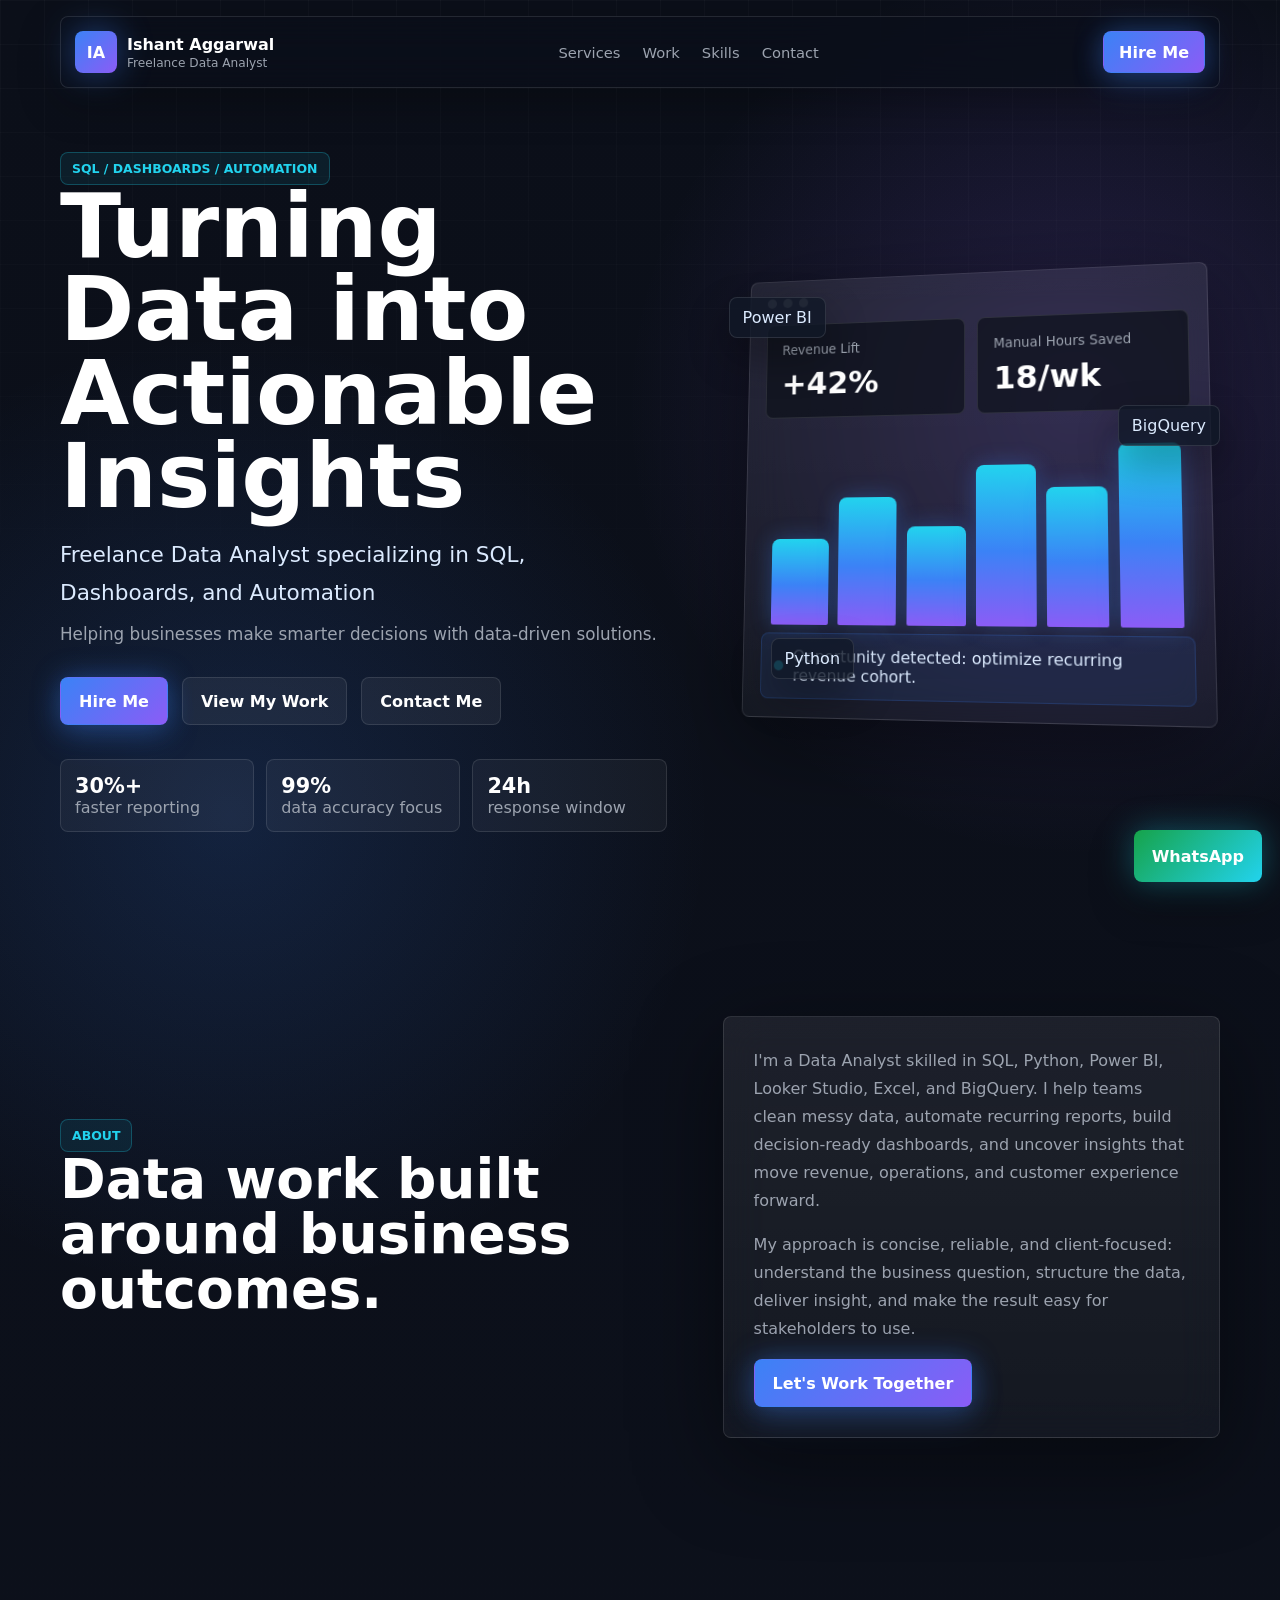
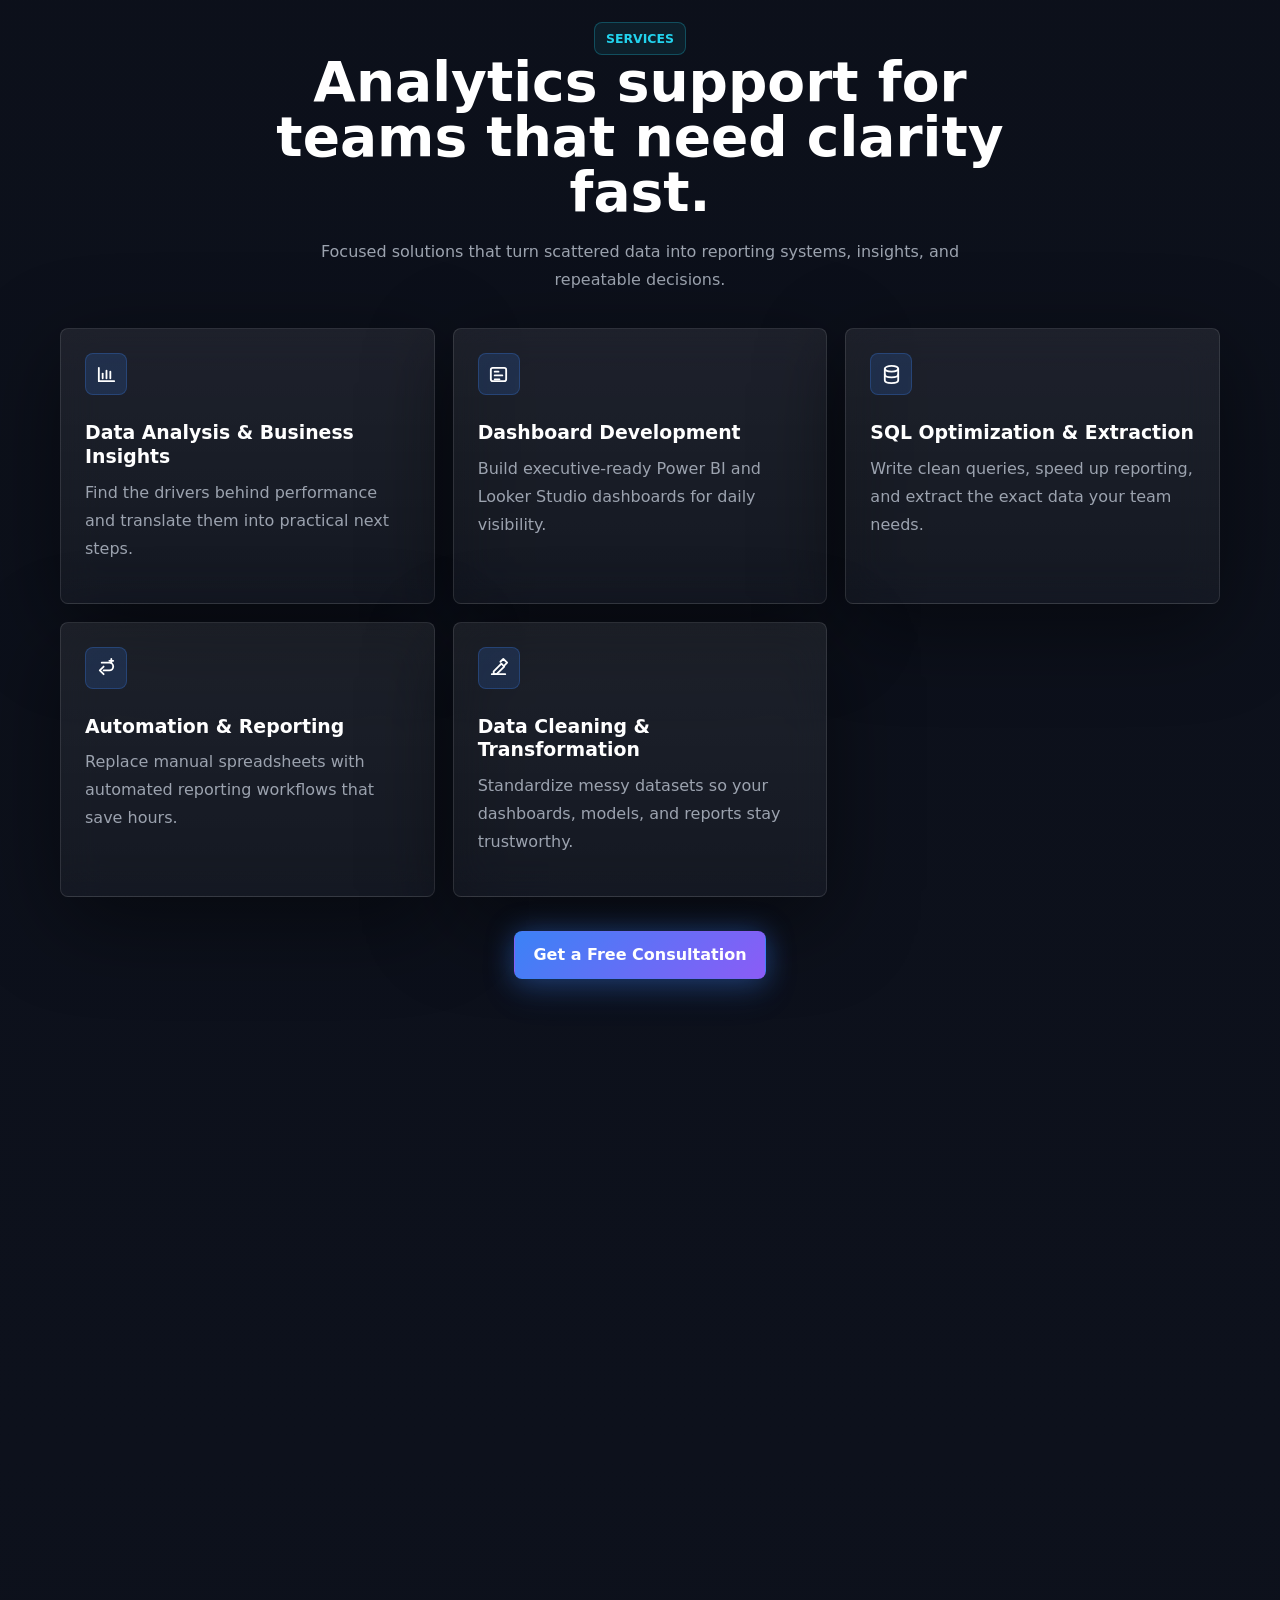
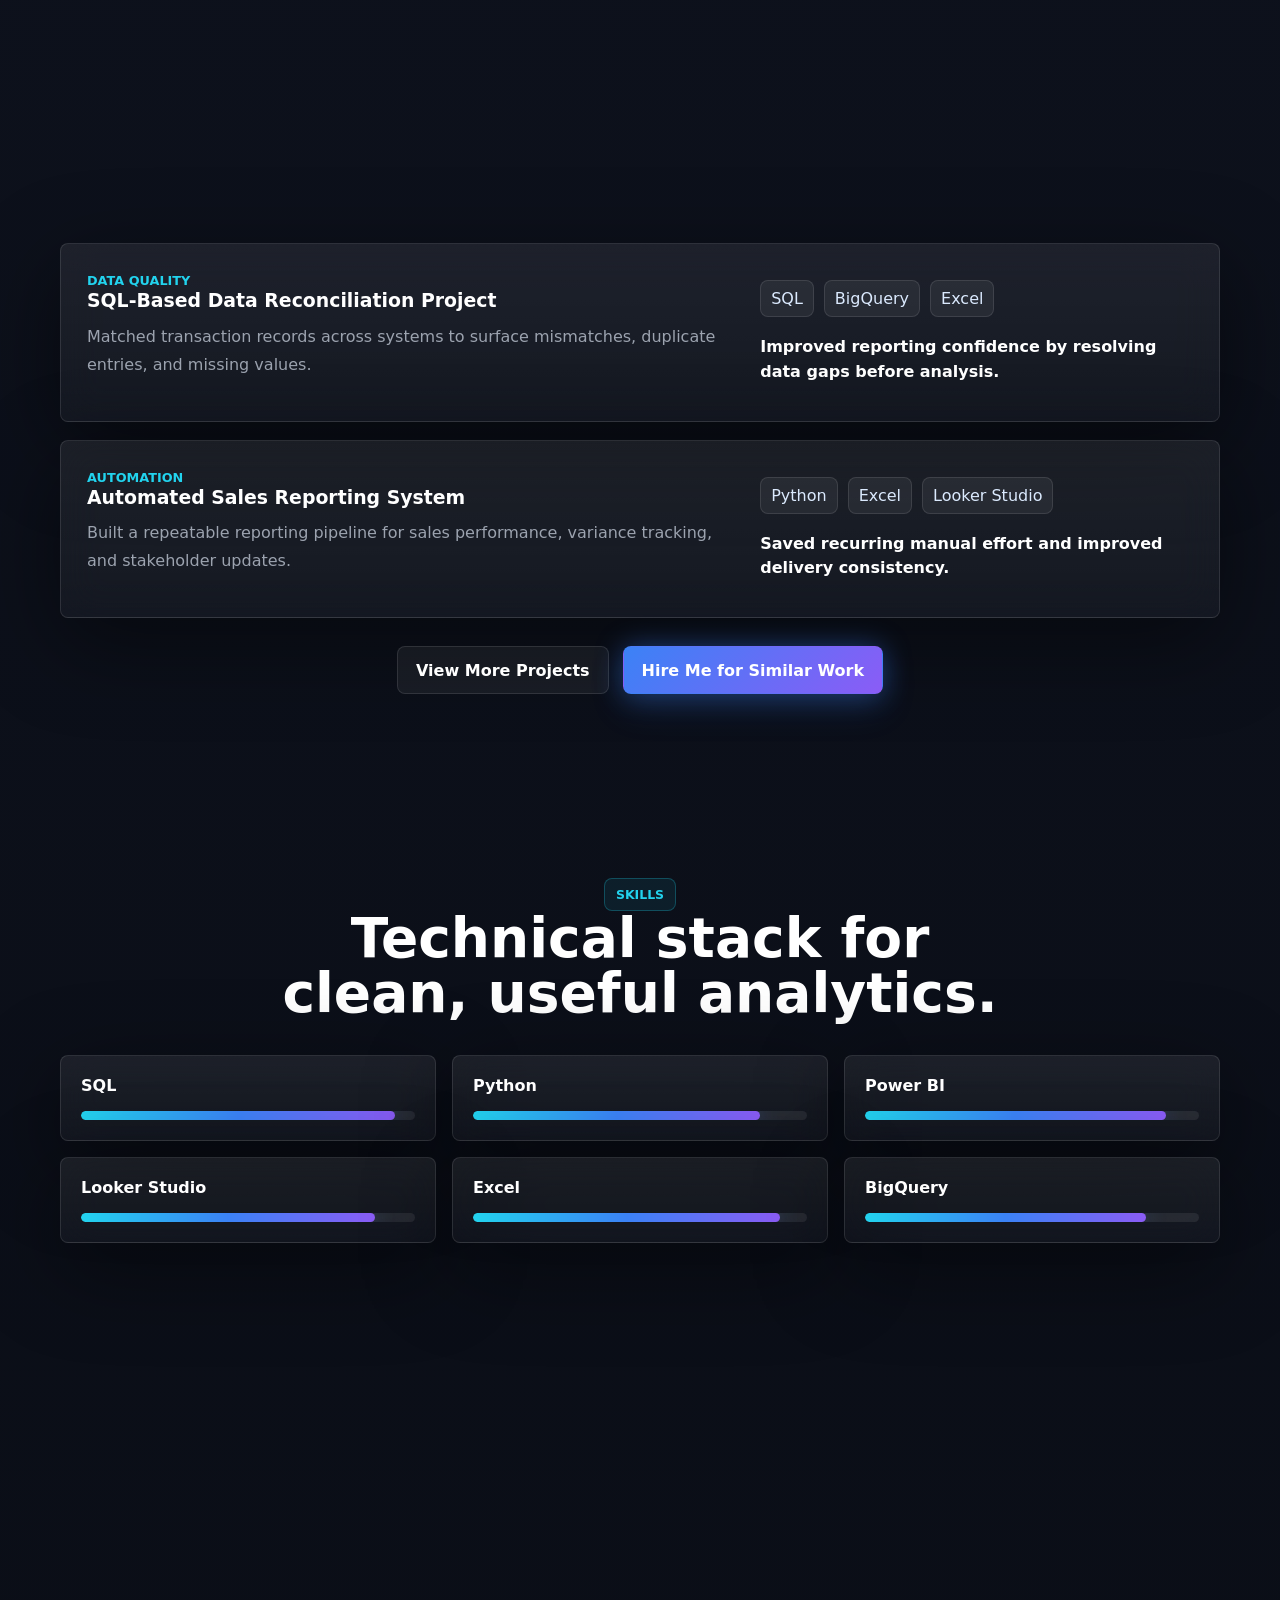
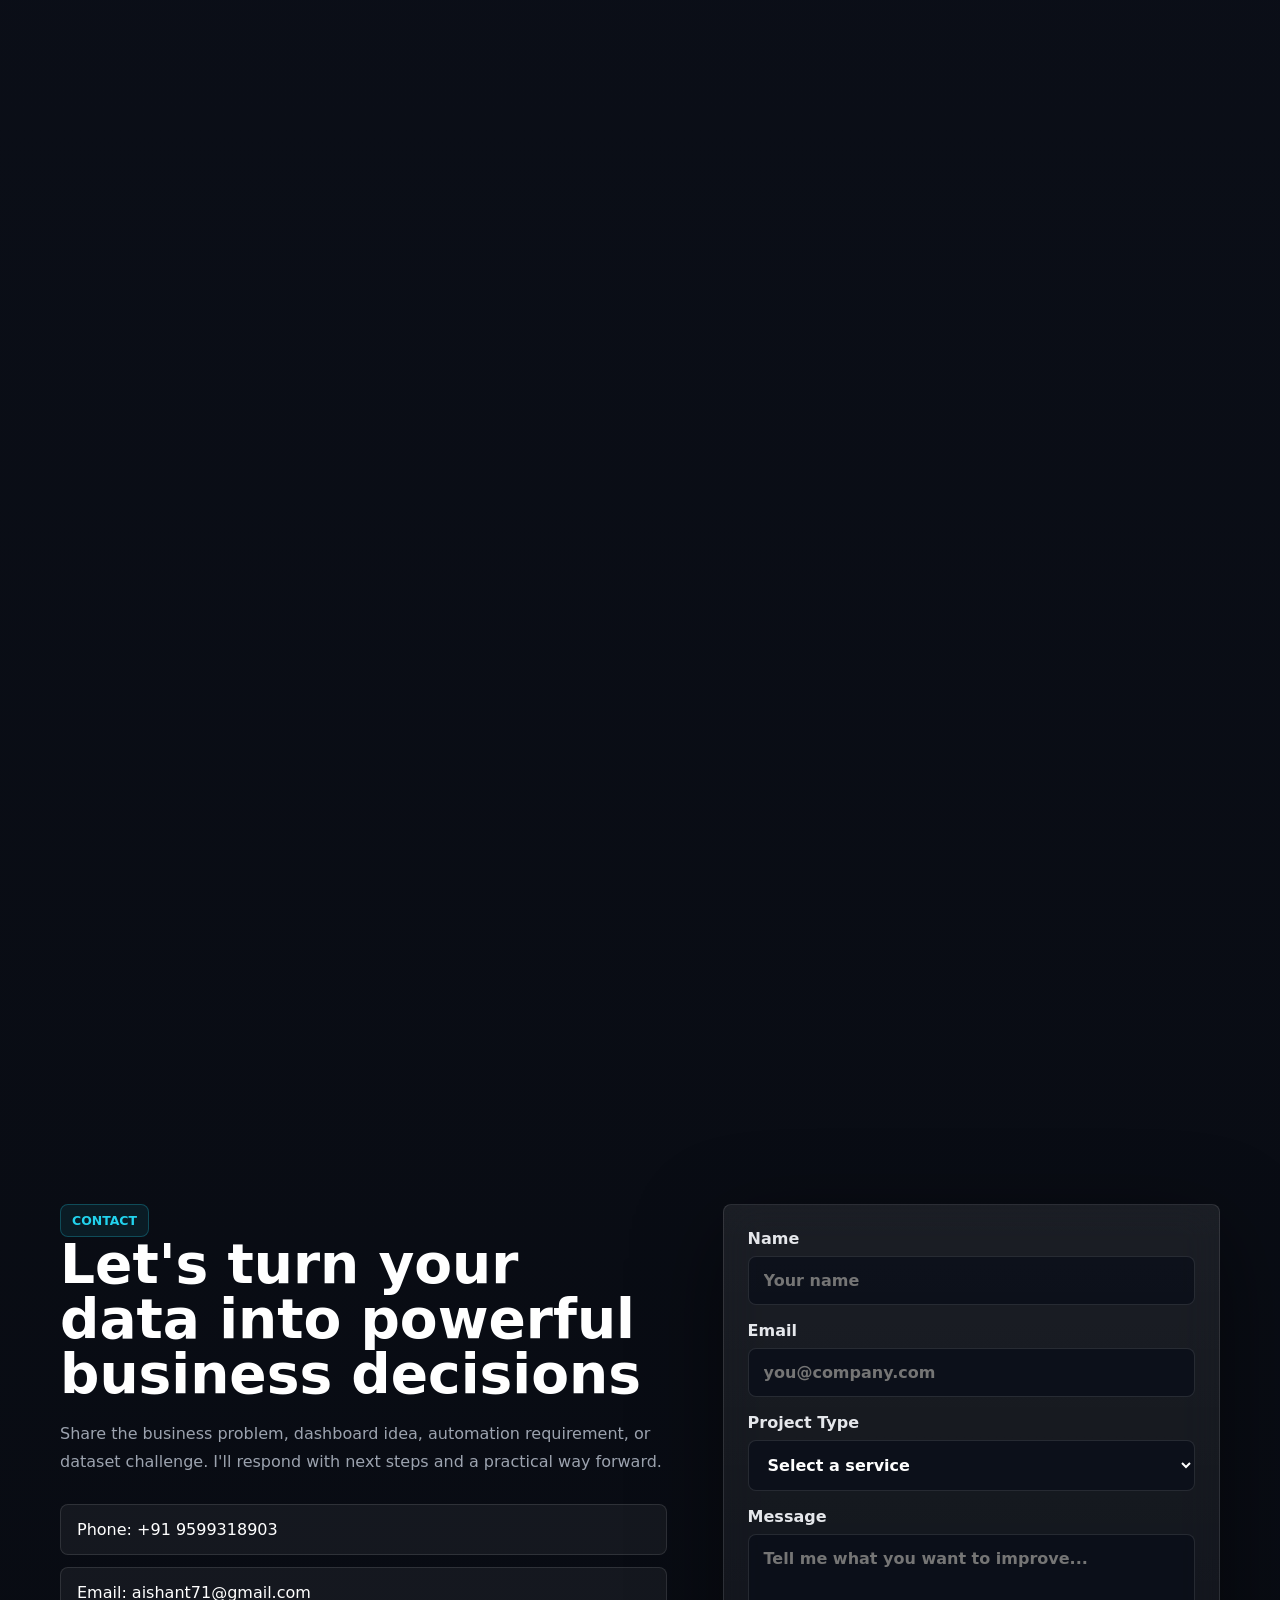
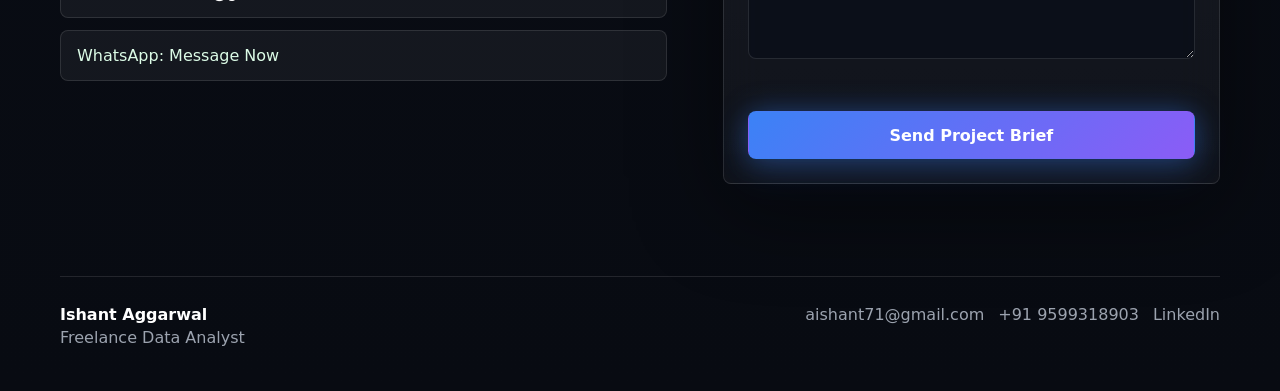
==== index.html @ 51c48863 "Add files via upload" ====
<!DOCTYPE html>
<html lang="en">
<head>
  <meta charset="UTF-8">
  <meta name="viewport" content="width=device-width, initial-scale=1.0">
  <meta name="description" content="Ishant Aggarwal is a freelance Data Analyst helping businesses turn SQL, dashboards, automation, and reporting into better decisions.">
  <title>Ishant Aggarwal | Freelance Data Analyst</title>
  <link rel="stylesheet" href="styles.css">
</head>
<body>
  <div class="site-shell">
    <header class="site-header" data-header>
      <a class="brand" href="#top" aria-label="Ishant Aggarwal home">
        <span class="brand-mark">IA</span>
        <span>
          <strong>Ishant Aggarwal</strong>
          <small>Freelance Data Analyst</small>
        </span>
      </a>
      <nav class="nav-links" aria-label="Primary navigation">
        <a href="#services">Services</a>
        <a href="#projects">Work</a>
        <a href="#skills">Skills</a>
        <a href="#contact">Contact</a>
      </nav>
      <a class="btn btn-small btn-primary" href="#contact">Hire Me</a>
    </header>

    <main id="top">
      <section class="hero section">
        <div class="hero-grid">
          <div class="hero-copy reveal">
            <span class="eyebrow">SQL / Dashboards / Automation</span>
            <h1>Turning Data into Actionable Insights</h1>
            <p class="hero-subtitle">Freelance Data Analyst specializing in SQL, Dashboards, and Automation</p>
            <p class="hero-one-liner">Helping businesses make smarter decisions with data-driven solutions.</p>
            <div class="cta-row">
              <a class="btn btn-primary" href="#contact">Hire Me</a>
              <a class="btn btn-secondary" href="#projects">View My Work</a>
              <a class="btn btn-ghost" href="mailto:aishant71@gmail.com">Contact Me</a>
            </div>
            <div class="trust-strip" aria-label="Client outcomes">
              <span><strong>30%+</strong> faster reporting</span>
              <span><strong>99%</strong> data accuracy focus</span>
              <span><strong>24h</strong> response window</span>
            </div>
          </div>

          <div class="hero-visual reveal delay-1" aria-label="Analytics dashboard preview">
            <div class="dashboard-card glass-card">
              <div class="dashboard-top">
                <span></span><span></span><span></span>
              </div>
              <div class="metric-grid">
                <div class="metric">
                  <small>Revenue Lift</small>
                  <strong>+42%</strong>
                </div>
                <div class="metric">
                  <small>Manual Hours Saved</small>
                  <strong>18/wk</strong>
                </div>
              </div>
              <div class="chart-wrap">
                <div class="bar" style="--h: 46%"></div>
                <div class="bar" style="--h: 68%"></div>
                <div class="bar" style="--h: 52%"></div>
                <div class="bar" style="--h: 84%"></div>
                <div class="bar" style="--h: 72%"></div>
                <div class="bar" style="--h: 94%"></div>
              </div>
              <div class="insight-line">
                <span class="pulse"></span>
                Opportunity detected: optimize recurring revenue cohort.
              </div>
            </div>
            <div class="orbit-chip chip-one">Power BI</div>
            <div class="orbit-chip chip-two">BigQuery</div>
            <div class="orbit-chip chip-three">Python</div>
          </div>
        </div>
      </section>

      <section class="section split-section" id="about">
        <div class="section-heading reveal">
          <span class="eyebrow">About</span>
          <h2>Data work built around business outcomes.</h2>
        </div>
        <div class="content-panel glass-card reveal delay-1">
          <p>I'm a Data Analyst skilled in SQL, Python, Power BI, Looker Studio, Excel, and BigQuery. I help teams clean messy data, automate recurring reports, build decision-ready dashboards, and uncover insights that move revenue, operations, and customer experience forward.</p>
          <p>My approach is concise, reliable, and client-focused: understand the business question, structure the data, deliver insight, and make the result easy for stakeholders to use.</p>
          <a class="btn btn-primary" href="#contact">Let's Work Together</a>
        </div>
      </section>

      <section class="section" id="services">
        <div class="section-heading centered reveal">
          <span class="eyebrow">Services</span>
          <h2>Analytics support for teams that need clarity fast.</h2>
          <p>Focused solutions that turn scattered data into reporting systems, insights, and repeatable decisions.</p>
        </div>
        <div class="card-grid services-grid">
          <article class="service-card glass-card reveal">
            <span class="icon" aria-hidden="true">
              <svg viewBox="0 0 24 24"><path d="M4 19V5"/><path d="M4 19h16"/><path d="M8 16v-5"/><path d="M12 16V8"/><path d="M16 16v-7"/></svg>
            </span>
            <h3>Data Analysis & Business Insights</h3>
            <p>Find the drivers behind performance and translate them into practical next steps.</p>
          </article>
          <article class="service-card glass-card reveal delay-1">
            <span class="icon" aria-hidden="true">
              <svg viewBox="0 0 24 24"><rect x="4" y="5" width="16" height="14" rx="2"/><path d="M8 9h4"/><path d="M8 13h8"/><path d="M8 17h5"/></svg>
            </span>
            <h3>Dashboard Development</h3>
            <p>Build executive-ready Power BI and Looker Studio dashboards for daily visibility.</p>
          </article>
          <article class="service-card glass-card reveal delay-2">
            <span class="icon" aria-hidden="true">
              <svg viewBox="0 0 24 24"><ellipse cx="12" cy="6" rx="7" ry="3"/><path d="M5 6v12c0 1.7 3.1 3 7 3s7-1.3 7-3V6"/><path d="M5 12c0 1.7 3.1 3 7 3s7-1.3 7-3"/></svg>
            </span>
            <h3>SQL Optimization & Extraction</h3>
            <p>Write clean queries, speed up reporting, and extract the exact data your team needs.</p>
          </article>
          <article class="service-card glass-card reveal">
            <span class="icon" aria-hidden="true">
              <svg viewBox="0 0 24 24"><path d="M7 7h8a4 4 0 0 1 0 8H9"/><path d="M9 11l-4 4 4 4"/><path d="M17 3v4"/><path d="M19 5h-4"/></svg>
            </span>
            <h3>Automation & Reporting</h3>
            <p>Replace manual spreadsheets with automated reporting workflows that save hours.</p>
          </article>
          <article class="service-card glass-card reveal delay-1">
            <span class="icon" aria-hidden="true">
              <svg viewBox="0 0 24 24"><path d="M5 19h14"/><path d="M7 16l8-8 3 3-8 8H7v-3z"/><path d="M14 6l3-3 4 4-3 3"/></svg>
            </span>
            <h3>Data Cleaning & Transformation</h3>
            <p>Standardize messy datasets so your dashboards, models, and reports stay trustworthy.</p>
          </article>
        </div>
        <div class="section-cta reveal">
          <a class="btn btn-primary" href="#contact">Get a Free Consultation</a>
        </div>
      </section>

      <section class="section" id="projects">
        <div class="section-heading reveal">
          <span class="eyebrow">Portfolio</span>
          <h2>Selected projects designed for measurable business impact.</h2>
        </div>
        <div class="project-list">
          <article class="project-card glass-card reveal">
            <div>
              <span class="project-kicker">Fraud Analytics</span>
              <h3>OCR-Based Bill Fraud Detection System</h3>
              <p>Detected suspicious billing patterns by extracting invoice data with OCR and validating anomalies against rules and historical trends.</p>
            </div>
            <div class="project-meta">
              <span>Python</span><span>OCR</span><span>Excel</span>
              <strong>Reduced manual review time and improved fraud flagging accuracy.</strong>
            </div>
          </article>
          <article class="project-card glass-card reveal delay-1">
            <div>
              <span class="project-kicker">Executive Reporting</span>
              <h3>Interactive Power BI Dashboard</h3>
              <p>Created a leadership dashboard with revenue, sales funnel, cohort, and regional performance views.</p>
            </div>
            <div class="project-meta">
              <span>Power BI</span><span>DAX</span><span>SQL</span>
              <strong>Enabled faster weekly decisions with real-time KPI tracking.</strong>
            </div>
          </article>
          <article class="project-card glass-card reveal">
            <div>
              <span class="project-kicker">Data Quality</span>
              <h3>SQL-Based Data Reconciliation Project</h3>
              <p>Matched transaction records across systems to surface mismatches, duplicate entries, and missing values.</p>
            </div>
            <div class="project-meta">
              <span>SQL</span><span>BigQuery</span><span>Excel</span>
              <strong>Improved reporting confidence by resolving data gaps before analysis.</strong>
            </div>
          </article>
          <article class="project-card glass-card reveal delay-1">
            <div>
              <span class="project-kicker">Automation</span>
              <h3>Automated Sales Reporting System</h3>
              <p>Built a repeatable reporting pipeline for sales performance, variance tracking, and stakeholder updates.</p>
            </div>
            <div class="project-meta">
              <span>Python</span><span>Excel</span><span>Looker Studio</span>
              <strong>Saved recurring manual effort and improved delivery consistency.</strong>
            </div>
          </article>
        </div>
        <div class="cta-row centered-row reveal">
          <a class="btn btn-secondary" href="#contact">View More Projects</a>
          <a class="btn btn-primary" href="#contact">Hire Me for Similar Work</a>
        </div>
      </section>

      <section class="section" id="skills">
        <div class="section-heading centered reveal">
          <span class="eyebrow">Skills</span>
          <h2>Technical stack for clean, useful analytics.</h2>
        </div>
        <div class="skills-grid">
          <div class="skill glass-card reveal"><span>SQL</span><i style="--level: 94%"></i></div>
          <div class="skill glass-card reveal delay-1"><span>Python</span><i style="--level: 86%"></i></div>
          <div class="skill glass-card reveal delay-2"><span>Power BI</span><i style="--level: 90%"></i></div>
          <div class="skill glass-card reveal"><span>Looker Studio</span><i style="--level: 88%"></i></div>
          <div class="skill glass-card reveal delay-1"><span>Excel</span><i style="--level: 92%"></i></div>
          <div class="skill glass-card reveal delay-2"><span>BigQuery</span><i style="--level: 84%"></i></div>
        </div>
        <div class="section-cta reveal">
          <a class="btn btn-primary" href="#contact">Start a Data Project</a>
        </div>
      </section>

      <section class="section why-section" id="why">
        <div class="section-heading reveal">
          <span class="eyebrow">Why Choose Me</span>
          <h2>Senior-level thinking with freelance speed.</h2>
        </div>
        <div class="why-grid">
          <div class="why-item reveal"><span></span>Business-focused solutions</div>
          <div class="why-item reveal delay-1"><span></span>Fast and reliable delivery</div>
          <div class="why-item reveal delay-2"><span></span>High data accuracy</div>
          <div class="why-item reveal"><span></span>Strong analytical thinking</div>
          <div class="why-item reveal delay-1"><span></span>Clear communication</div>
        </div>
        <a class="btn btn-primary reveal" href="#contact">Start Your Project</a>
      </section>

      <section class="section" id="testimonials">
        <div class="section-heading centered reveal">
          <span class="eyebrow">Testimonials</span>
          <h2>Trusted for clarity, speed, and decision-ready reporting.</h2>
        </div>
        <div class="testimonial-grid">
          <figure class="testimonial glass-card reveal">
            <blockquote>"Ishant turned our scattered spreadsheets into one clear dashboard. We finally knew which channels were working."</blockquote>
            <figcaption>Operations Lead, SaaS Startup</figcaption>
          </figure>
          <figure class="testimonial glass-card reveal delay-1">
            <blockquote>"The reporting automation saved our team hours every week and made month-end reviews much smoother."</blockquote>
            <figcaption>Finance Manager, Retail Brand</figcaption>
          </figure>
          <figure class="testimonial glass-card reveal delay-2">
            <blockquote>"Great communication, clean SQL, and insights that were easy for non-technical stakeholders to act on."</blockquote>
            <figcaption>Founder, Growth Consultancy</figcaption>
          </figure>
        </div>
        <div class="section-cta reveal">
          <a class="btn btn-primary" href="#contact">Work With Me</a>
        </div>
      </section>

      <section class="section contact-section" id="contact">
        <div class="contact-copy reveal">
          <span class="eyebrow">Contact</span>
          <h2>Let's turn your data into powerful business decisions</h2>
          <p>Share the business problem, dashboard idea, automation requirement, or dataset challenge. I'll respond with next steps and a practical way forward.</p>
          <div class="contact-methods">
            <a href="tel:+919599318903">Phone: +91 9599318903</a>
            <a href="mailto:aishant71@gmail.com">Email: aishant71@gmail.com</a>
            <a class="whatsapp-link" href="https://wa.me/919599318903" target="_blank" rel="noopener">WhatsApp: Message Now</a>
          </div>
        </div>
        <form class="contact-form glass-card reveal delay-1" data-lead-form>
          <input class="hidden-field" type="text" name="website" tabindex="-1" autocomplete="off" aria-hidden="true">
          <label>
            Name
            <input type="text" name="name" placeholder="Your name" required>
          </label>
          <label>
            Email
            <input type="email" name="email" placeholder="you@company.com" required>
          </label>
          <label>
            Project Type
            <select name="project_type" required>
              <option value="">Select a service</option>
              <option>Dashboard Development</option>
              <option>SQL / Data Extraction</option>
              <option>Automation & Reporting</option>
              <option>Data Cleaning</option>
              <option>Business Insights</option>
            </select>
          </label>
          <label>
            Message
            <textarea name="message" rows="5" placeholder="Tell me what you want to improve..." required></textarea>
          </label>
          <p class="form-status" data-form-status role="status" aria-live="polite"></p>
          <button class="btn btn-primary" type="submit">Send Project Brief</button>
        </form>
      </section>
    </main>

    <footer class="site-footer">
      <div>
        <strong>Ishant Aggarwal</strong>
        <span>Freelance Data Analyst</span>
      </div>
      <div class="footer-links">
        <a href="mailto:aishant71@gmail.com">aishant71@gmail.com</a>
        <a href="tel:+919599318903">+91 9599318903</a>
        <a href="#" aria-label="LinkedIn profile placeholder">LinkedIn</a>
      </div>
    </footer>
  </div>

  <a class="floating-cta" href="https://wa.me/919599318903" target="_blank" rel="noopener" aria-label="Contact Ishant on WhatsApp">
    <span>WhatsApp</span>
  </a>

  <script src="script.js"></script>
</body>
</html>
---- styles.css ----
:root {
  --bg: #0b0f19;
  --bg-soft: #111827;
  --panel: rgba(17, 24, 39, 0.72);
  --panel-strong: rgba(15, 23, 42, 0.92);
  --text: #ffffff;
  --muted: #9ca3af;
  --line: rgba(255, 255, 255, 0.11);
  --blue: #3b82f6;
  --cyan: #22d3ee;
  --purple: #8b5cf6;
  --shadow: 0 24px 90px rgba(0, 0, 0, 0.45);
  --radius: 8px;
  --max: 1160px;
}

* {
  box-sizing: border-box;
}

html {
  scroll-behavior: smooth;
}

body {
  margin: 0;
  font-family: Inter, ui-sans-serif, system-ui, -apple-system, BlinkMacSystemFont, "Segoe UI", sans-serif;
  background:
    radial-gradient(circle at 18% 12%, rgba(59, 130, 246, 0.17), transparent 30rem),
    radial-gradient(circle at 84% 6%, rgba(139, 92, 246, 0.2), transparent 28rem),
    linear-gradient(180deg, #0b0f19 0%, #0d111c 45%, #080b12 100%);
  color: var(--text);
  min-height: 100vh;
}

body::before {
  content: "";
  position: fixed;
  inset: 0;
  pointer-events: none;
  background-image:
    linear-gradient(rgba(255, 255, 255, 0.035) 1px, transparent 1px),
    linear-gradient(90deg, rgba(255, 255, 255, 0.035) 1px, transparent 1px);
  background-size: 44px 44px;
  mask-image: linear-gradient(to bottom, rgba(0, 0, 0, 0.7), transparent 78%);
}

a {
  color: inherit;
  text-decoration: none;
}

button,
input,
select,
textarea {
  font: inherit;
}

.site-shell {
  position: relative;
  overflow: hidden;
}

.site-header {
  position: sticky;
  top: 0;
  z-index: 20;
  max-width: var(--max);
  width: calc(100% - 32px);
  margin: 16px auto 0;
  min-height: 72px;
  padding: 12px 14px;
  border: 1px solid var(--line);
  border-radius: var(--radius);
  background: rgba(11, 15, 25, 0.72);
  backdrop-filter: blur(22px);
  display: flex;
  align-items: center;
  justify-content: space-between;
  gap: 18px;
  box-shadow: 0 14px 42px rgba(0, 0, 0, 0.28);
  transition: border-color 0.25s ease, background 0.25s ease;
}

.site-header.is-scrolled {
  background: rgba(11, 15, 25, 0.92);
  border-color: rgba(59, 130, 246, 0.32);
}

.brand {
  display: inline-flex;
  align-items: center;
  gap: 10px;
  min-width: max-content;
}

.brand-mark {
  width: 42px;
  height: 42px;
  display: grid;
  place-items: center;
  border-radius: var(--radius);
  background: linear-gradient(135deg, var(--blue), var(--purple));
  box-shadow: 0 0 34px rgba(59, 130, 246, 0.45);
  font-weight: 900;
}

.brand strong,
.brand small {
  display: block;
}

.brand small {
  color: var(--muted);
  font-size: 0.76rem;
  margin-top: 2px;
}

.nav-links {
  display: flex;
  align-items: center;
  gap: 22px;
  color: var(--muted);
  font-size: 0.92rem;
}

.nav-links a {
  transition: color 0.2s ease;
}

.nav-links a:hover {
  color: var(--text);
}

.section {
  max-width: var(--max);
  width: calc(100% - 32px);
  margin: 0 auto;
  padding: 92px 0;
  position: relative;
}

.hero {
  min-height: calc(100vh - 88px);
  display: grid;
  align-items: center;
  padding-top: 64px;
}

.hero-grid,
.split-section,
.contact-section {
  display: grid;
  grid-template-columns: minmax(0, 1fr) minmax(320px, 0.82fr);
  gap: 56px;
  align-items: center;
}

.eyebrow {
  display: inline-flex;
  color: var(--cyan);
  border: 1px solid rgba(34, 211, 238, 0.26);
  background: rgba(34, 211, 238, 0.08);
  padding: 8px 11px;
  border-radius: var(--radius);
  font-size: 0.78rem;
  font-weight: 800;
  letter-spacing: 0;
  text-transform: uppercase;
}

h1,
h2,
h3,
p {
  margin-top: 0;
}

h1 {
  margin-bottom: 18px;
  font-size: clamp(3rem, 7vw, 6.7rem);
  line-height: 0.93;
  letter-spacing: 0;
  max-width: 780px;
}

h2 {
  font-size: clamp(2rem, 4.3vw, 4.5rem);
  line-height: 1;
  letter-spacing: 0;
  margin-bottom: 18px;
}

h3 {
  font-size: 1.18rem;
  line-height: 1.25;
  margin-bottom: 10px;
}

p {
  color: var(--muted);
  line-height: 1.75;
}

.hero-subtitle {
  color: #dbeafe;
  font-size: clamp(1.05rem, 2.2vw, 1.35rem);
  margin-bottom: 8px;
}

.hero-one-liner {
  font-size: 1.05rem;
  max-width: 610px;
}

.cta-row {
  display: flex;
  flex-wrap: wrap;
  gap: 14px;
  align-items: center;
  margin-top: 28px;
}

.centered-row,
.centered {
  justify-content: center;
  text-align: center;
}

.btn {
  min-height: 48px;
  display: inline-flex;
  align-items: center;
  justify-content: center;
  padding: 0 18px;
  border: 1px solid transparent;
  border-radius: var(--radius);
  font-weight: 850;
  transition: transform 0.2s ease, box-shadow 0.2s ease, border-color 0.2s ease;
  cursor: pointer;
}

.btn:hover {
  transform: translateY(-2px);
}

.btn-primary {
  background: linear-gradient(135deg, var(--blue), var(--purple));
  color: white;
  box-shadow: 0 0 28px rgba(59, 130, 246, 0.36), 0 14px 35px rgba(59, 130, 246, 0.15);
}

.btn-primary:hover {
  box-shadow: 0 0 38px rgba(59, 130, 246, 0.54), 0 18px 45px rgba(139, 92, 246, 0.18);
}

.btn-secondary,
.btn-ghost {
  border-color: var(--line);
  background: rgba(255, 255, 255, 0.055);
}

.btn-secondary:hover,
.btn-ghost:hover {
  border-color: rgba(34, 211, 238, 0.45);
  box-shadow: 0 0 28px rgba(34, 211, 238, 0.14);
}

.btn-small {
  min-height: 42px;
  padding-inline: 15px;
}

.trust-strip {
  display: grid;
  grid-template-columns: repeat(3, minmax(0, 1fr));
  gap: 12px;
  margin-top: 34px;
  max-width: 690px;
}

.trust-strip span {
  border: 1px solid var(--line);
  background: rgba(255, 255, 255, 0.045);
  border-radius: var(--radius);
  padding: 14px;
  color: var(--muted);
}

.trust-strip strong {
  display: block;
  color: var(--text);
  font-size: 1.3rem;
}

.glass-card {
  border: 1px solid var(--line);
  background: linear-gradient(180deg, rgba(255, 255, 255, 0.075), rgba(255, 255, 255, 0.035));
  border-radius: var(--radius);
  box-shadow: var(--shadow);
  backdrop-filter: blur(20px);
}

.hero-visual {
  position: relative;
  min-height: 530px;
  display: grid;
  place-items: center;
}

.dashboard-card {
  width: min(100%, 470px);
  padding: 18px;
  transform: perspective(900px) rotateX(5deg) rotateY(-8deg);
  animation: floatCard 6s ease-in-out infinite;
}

.dashboard-top {
  display: flex;
  gap: 7px;
  padding-bottom: 18px;
}

.dashboard-top span {
  width: 10px;
  height: 10px;
  border-radius: 999px;
  background: rgba(255, 255, 255, 0.28);
}

.metric-grid {
  display: grid;
  grid-template-columns: 1fr 1fr;
  gap: 12px;
}

.metric {
  background: rgba(11, 15, 25, 0.68);
  border: 1px solid var(--line);
  border-radius: var(--radius);
  padding: 16px;
}

.metric small {
  color: var(--muted);
}

.metric strong {
  display: block;
  margin-top: 8px;
  font-size: 2rem;
}

.chart-wrap {
  height: 220px;
  display: grid;
  grid-template-columns: repeat(6, 1fr);
  align-items: end;
  gap: 10px;
  padding: 22px 10px 8px;
}

.bar {
  height: var(--h);
  min-height: 32px;
  border-radius: 8px 8px 2px 2px;
  background: linear-gradient(180deg, var(--cyan), var(--blue) 54%, var(--purple));
  box-shadow: 0 0 22px rgba(59, 130, 246, 0.32);
  transform-origin: bottom;
  animation: barGrow 1.1s ease both;
}

.insight-line {
  display: flex;
  align-items: center;
  gap: 10px;
  color: #dbeafe;
  background: rgba(59, 130, 246, 0.1);
  border: 1px solid rgba(59, 130, 246, 0.18);
  border-radius: var(--radius);
  padding: 13px;
}

.pulse {
  width: 10px;
  height: 10px;
  flex: 0 0 10px;
  border-radius: 999px;
  background: var(--cyan);
  box-shadow: 0 0 0 0 rgba(34, 211, 238, 0.8);
  animation: pulse 1.6s infinite;
}

.orbit-chip {
  position: absolute;
  padding: 10px 13px;
  border: 1px solid var(--line);
  border-radius: var(--radius);
  background: rgba(17, 24, 39, 0.8);
  color: #dbeafe;
  box-shadow: 0 18px 42px rgba(0, 0, 0, 0.32);
  animation: drift 4.8s ease-in-out infinite;
}

.chip-one {
  top: 70px;
  left: 6px;
}

.chip-two {
  right: 0;
  top: 178px;
  animation-delay: -1.2s;
}

.chip-three {
  left: 48px;
  bottom: 78px;
  animation-delay: -2s;
}

.section-heading {
  max-width: 760px;
}

.section-heading.centered {
  margin-inline: auto;
}

.section-heading p {
  max-width: 700px;
  margin-inline: auto;
}

.content-panel {
  padding: 30px;
}

.card-grid {
  display: grid;
  grid-template-columns: repeat(3, minmax(0, 1fr));
  gap: 18px;
  margin-top: 34px;
}

.service-card {
  padding: 24px;
  min-height: 230px;
  transition: transform 0.2s ease, border-color 0.2s ease, background 0.2s ease;
}

.service-card:hover,
.project-card:hover,
.testimonial:hover,
.skill:hover {
  transform: translateY(-4px);
  border-color: rgba(59, 130, 246, 0.42);
  background: linear-gradient(180deg, rgba(59, 130, 246, 0.11), rgba(255, 255, 255, 0.035));
}

.icon {
  display: grid;
  place-items: center;
  width: 42px;
  height: 42px;
  margin-bottom: 26px;
  border-radius: var(--radius);
  color: white;
  background: rgba(59, 130, 246, 0.16);
  border: 1px solid rgba(59, 130, 246, 0.26);
}

.icon svg {
  width: 23px;
  height: 23px;
  fill: none;
  stroke: currentColor;
  stroke-width: 1.9;
  stroke-linecap: round;
  stroke-linejoin: round;
}

.section-cta {
  text-align: center;
  margin-top: 34px;
}

.project-list {
  display: grid;
  gap: 18px;
  margin-top: 34px;
}

.project-card {
  display: grid;
  grid-template-columns: minmax(0, 1.2fr) minmax(250px, 0.8fr);
  gap: 24px;
  padding: 26px;
  align-items: center;
  transition: transform 0.2s ease, border-color 0.2s ease, background 0.2s ease;
}

.project-kicker {
  color: var(--cyan);
  font-size: 0.8rem;
  font-weight: 800;
  text-transform: uppercase;
}

.project-meta {
  display: flex;
  flex-wrap: wrap;
  gap: 10px;
}

.project-meta span {
  padding: 8px 10px;
  border-radius: var(--radius);
  background: rgba(255, 255, 255, 0.06);
  color: #dbeafe;
  border: 1px solid var(--line);
}

.project-meta strong {
  width: 100%;
  margin-top: 8px;
  color: white;
  line-height: 1.55;
}

.skills-grid {
  display: grid;
  grid-template-columns: repeat(3, minmax(0, 1fr));
  gap: 16px;
  margin-top: 34px;
}

.skill {
  padding: 20px;
  transition: transform 0.2s ease, border-color 0.2s ease, background 0.2s ease;
}

.skill span {
  display: block;
  font-weight: 850;
  margin-bottom: 16px;
}

.skill i {
  display: block;
  height: 9px;
  border-radius: 999px;
  background: rgba(255, 255, 255, 0.08);
  overflow: hidden;
  position: relative;
}

.skill i::after {
  content: "";
  display: block;
  width: var(--level);
  height: 100%;
  border-radius: inherit;
  background: linear-gradient(90deg, var(--cyan), var(--blue), var(--purple));
  box-shadow: 0 0 22px rgba(59, 130, 246, 0.45);
}

.why-section {
  display: grid;
  grid-template-columns: 0.9fr 1.1fr;
  gap: 40px;
  align-items: center;
}

.why-grid {
  display: grid;
  gap: 12px;
}

.why-item {
  display: flex;
  align-items: center;
  gap: 12px;
  padding: 18px;
  border-bottom: 1px solid var(--line);
  color: #e5e7eb;
  font-weight: 750;
}

.why-item span {
  width: 11px;
  height: 11px;
  border-radius: 999px;
  background: linear-gradient(135deg, var(--cyan), var(--purple));
  box-shadow: 0 0 18px rgba(34, 211, 238, 0.45);
}

.testimonial-grid {
  display: grid;
  grid-template-columns: repeat(3, minmax(0, 1fr));
  gap: 18px;
  margin-top: 34px;
}

.testimonial {
  margin: 0;
  padding: 24px;
}

.testimonial blockquote {
  margin: 0 0 22px;
  color: #e5e7eb;
  line-height: 1.65;
}

.testimonial figcaption {
  color: var(--muted);
}

.contact-section {
  align-items: start;
}

.contact-copy h2 {
  max-width: 710px;
}

.contact-methods {
  display: grid;
  gap: 12px;
  margin-top: 28px;
}

.contact-methods a {
  padding: 15px 16px;
  border: 1px solid var(--line);
  border-radius: var(--radius);
  background: rgba(255, 255, 255, 0.05);
  transition: border-color 0.2s ease, transform 0.2s ease;
}

.contact-methods a:hover {
  transform: translateX(4px);
  border-color: rgba(34, 211, 238, 0.42);
}

.whatsapp-link {
  color: #dcfce7;
}

.contact-form {
  padding: 24px;
  display: grid;
  gap: 16px;
}

.hidden-field {
  position: absolute;
  left: -9999px;
  width: 1px;
  height: 1px;
  opacity: 0;
}

.contact-form label {
  display: grid;
  gap: 8px;
  color: #e5e7eb;
  font-weight: 750;
}

.contact-form input,
.contact-form select,
.contact-form textarea {
  width: 100%;
  border: 1px solid var(--line);
  border-radius: var(--radius);
  background: rgba(11, 15, 25, 0.78);
  color: white;
  padding: 14px 15px;
  outline: none;
  transition: border-color 0.2s ease, box-shadow 0.2s ease;
}

.contact-form textarea {
  resize: vertical;
}

.contact-form input:focus,
.contact-form select:focus,
.contact-form textarea:focus {
  border-color: rgba(59, 130, 246, 0.68);
  box-shadow: 0 0 0 4px rgba(59, 130, 246, 0.12);
}

.contact-form button:disabled {
  cursor: wait;
  opacity: 0.78;
  transform: none;
}

.form-status {
  min-height: 22px;
  margin: -2px 0 0;
  color: var(--muted);
  font-size: 0.94rem;
  line-height: 1.45;
}

.form-status.is-success {
  color: #86efac;
}

.form-status.is-error {
  color: #fca5a5;
}

.site-footer {
  max-width: var(--max);
  width: calc(100% - 32px);
  margin: 0 auto;
  padding: 28px 0 44px;
  border-top: 1px solid var(--line);
  display: flex;
  justify-content: space-between;
  gap: 20px;
  color: var(--muted);
}

.site-footer strong,
.site-footer span {
  display: block;
}

.site-footer strong {
  color: white;
  margin-bottom: 4px;
}

.footer-links {
  display: flex;
  flex-wrap: wrap;
  gap: 14px;
  justify-content: flex-end;
}

.footer-links a:hover {
  color: white;
}

.floating-cta {
  position: fixed;
  right: 18px;
  bottom: 18px;
  z-index: 30;
  min-height: 52px;
  display: inline-flex;
  align-items: center;
  justify-content: center;
  padding: 0 18px;
  border-radius: var(--radius);
  background: linear-gradient(135deg, #16a34a, #22d3ee);
  color: white;
  font-weight: 900;
  box-shadow: 0 0 32px rgba(34, 211, 238, 0.35), 0 18px 44px rgba(0, 0, 0, 0.38);
  animation: ctaBreath 2.6s ease-in-out infinite;
}

.reveal {
  opacity: 0;
  transform: translateY(22px);
  transition: opacity 0.7s ease, transform 0.7s ease;
}

.reveal.is-visible {
  opacity: 1;
  transform: translateY(0);
}

.delay-1 {
  transition-delay: 0.1s;
}

.delay-2 {
  transition-delay: 0.18s;
}

@keyframes floatCard {
  0%, 100% {
    transform: perspective(900px) rotateX(5deg) rotateY(-8deg) translateY(0);
  }
  50% {
    transform: perspective(900px) rotateX(5deg) rotateY(-8deg) translateY(-12px);
  }
}

@keyframes barGrow {
  from {
    transform: scaleY(0.1);
    opacity: 0.2;
  }
  to {
    transform: scaleY(1);
    opacity: 1;
  }
}

@keyframes pulse {
  70% {
    box-shadow: 0 0 0 12px rgba(34, 211, 238, 0);
  }
  100% {
    box-shadow: 0 0 0 0 rgba(34, 211, 238, 0);
  }
}

@keyframes drift {
  0%, 100% {
    transform: translateY(0);
  }
  50% {
    transform: translateY(-10px);
  }
}

@keyframes ctaBreath {
  0%, 100% {
    transform: translateY(0);
  }
  50% {
    transform: translateY(-4px);
  }
}

@media (max-width: 920px) {
  .nav-links {
    display: none;
  }

  .hero-grid,
  .split-section,
  .contact-section,
  .why-section {
    grid-template-columns: 1fr;
  }

  .hero {
    padding-top: 44px;
  }

  .hero-visual {
    min-height: 440px;
  }

  .card-grid,
  .skills-grid,
  .testimonial-grid {
    grid-template-columns: 1fr 1fr;
  }

  .project-card {
    grid-template-columns: 1fr;
  }
}

@media (max-width: 640px) {
  .site-header {
    width: calc(100% - 20px);
    margin-top: 10px;
  }

  .brand small {
    display: none;
  }

  .btn-small {
    min-width: 96px;
  }

  .section {
    width: calc(100% - 24px);
    padding: 70px 0;
  }

  .hero {
    min-height: auto;
    padding-top: 54px;
  }

  h1 {
    font-size: 3.2rem;
  }

  .cta-row,
  .trust-strip,
  .metric-grid,
  .card-grid,
  .skills-grid,
  .testimonial-grid {
    grid-template-columns: 1fr;
  }

  .cta-row {
    display: grid;
  }

  .trust-strip {
    display: grid;
  }

  .hero-visual {
    min-height: 390px;
  }

  .dashboard-card {
    transform: none;
  }

  .chip-one {
    top: 8px;
    left: 8px;
  }

  .chip-two {
    top: 88px;
    right: 4px;
  }

  .chip-three {
    left: 14px;
    bottom: 8px;
  }

  .site-footer {
    width: calc(100% - 24px);
    flex-direction: column;
  }

  .footer-links {
    justify-content: flex-start;
  }

  .floating-cta {
    right: 12px;
    bottom: 12px;
  }
}

@media (prefers-reduced-motion: reduce) {
  *,
  *::before,
  *::after {
    animation-duration: 0.01ms !important;
    animation-iteration-count: 1 !important;
    scroll-behavior: auto !important;
    transition-duration: 0.01ms !important;
  }
}
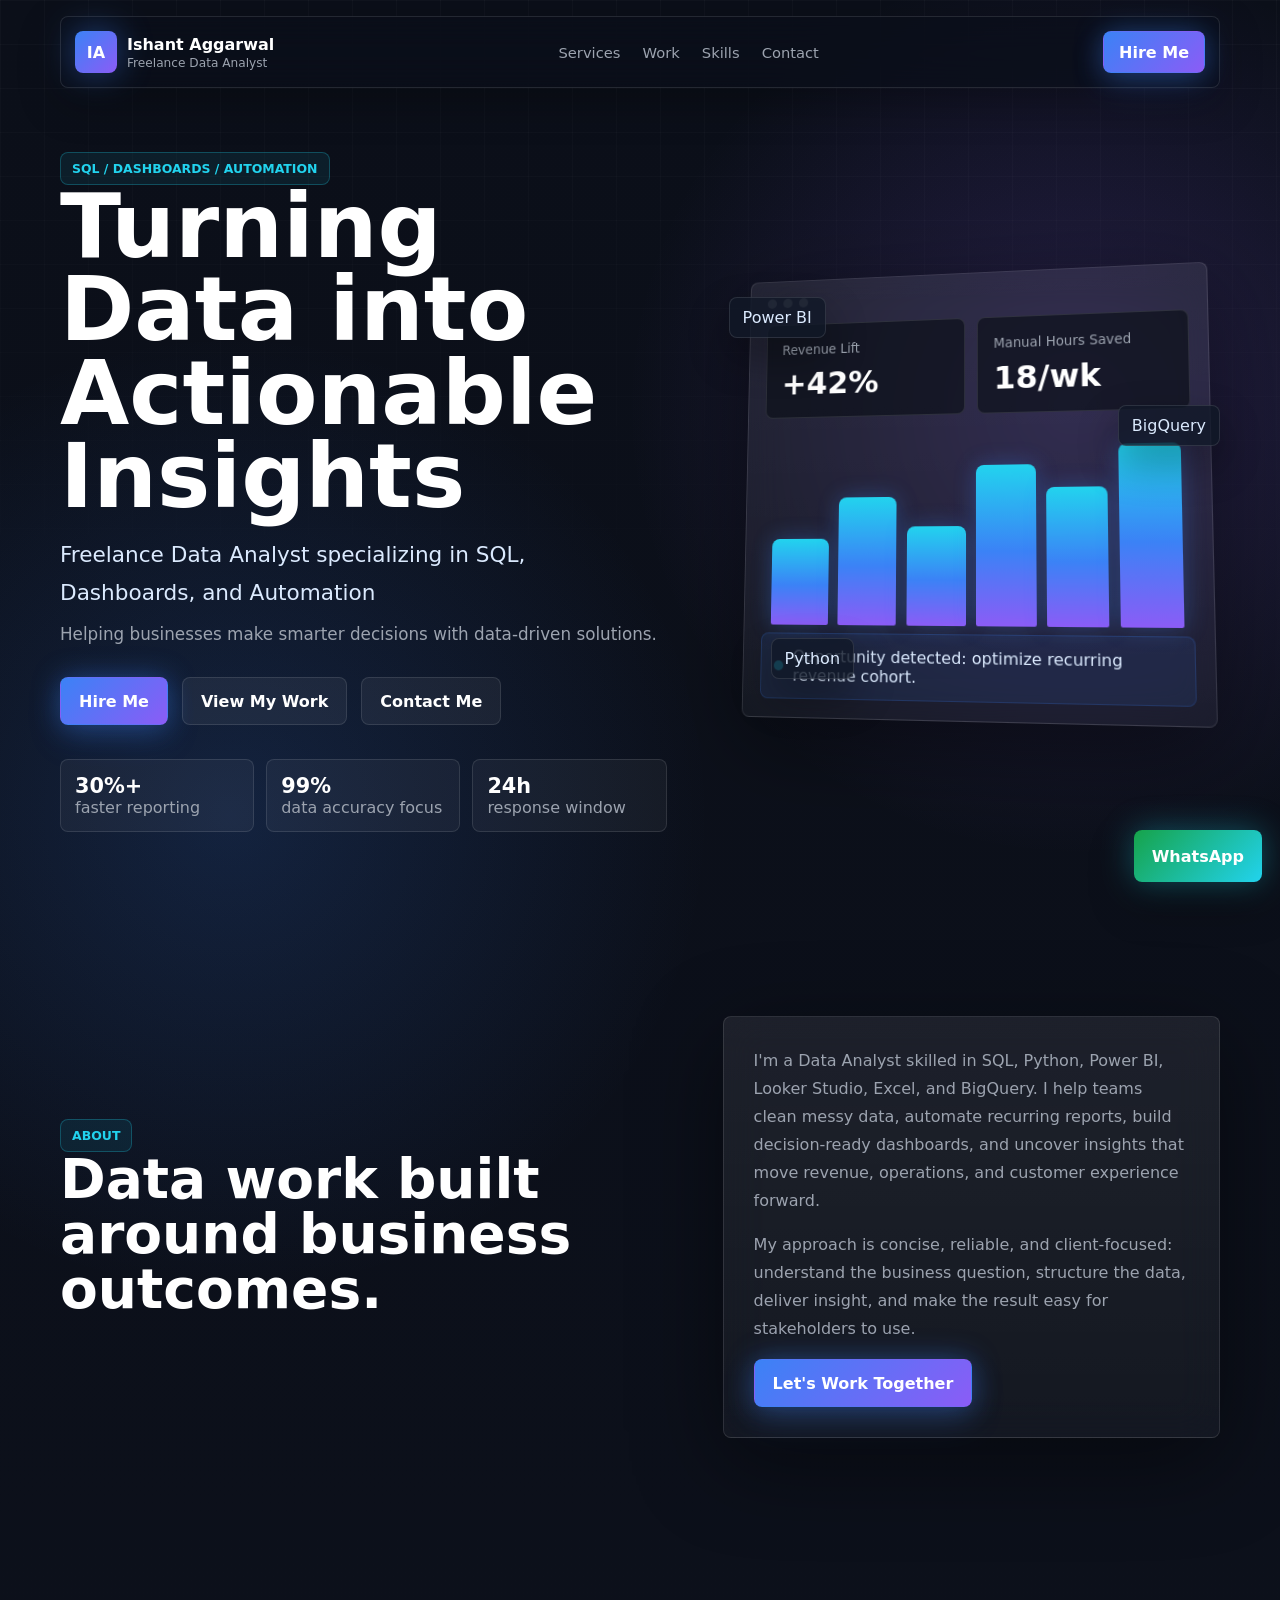
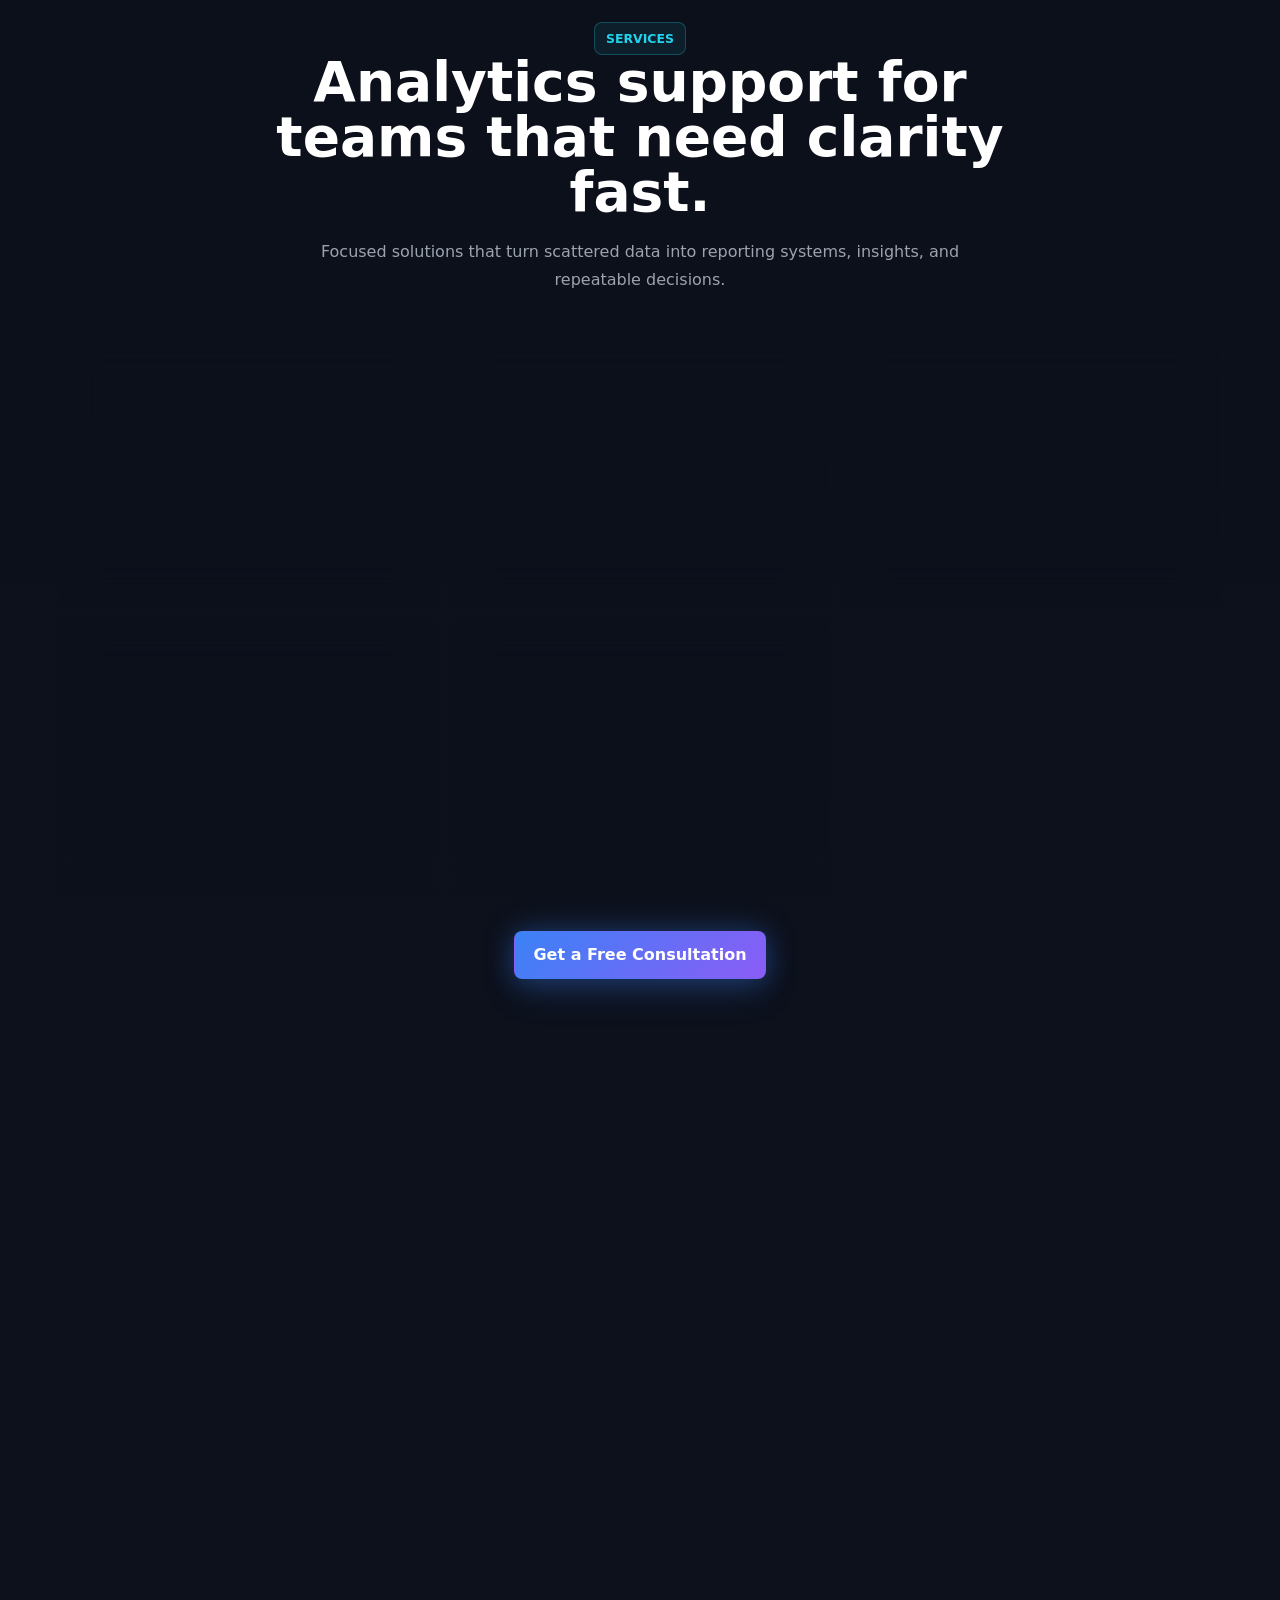
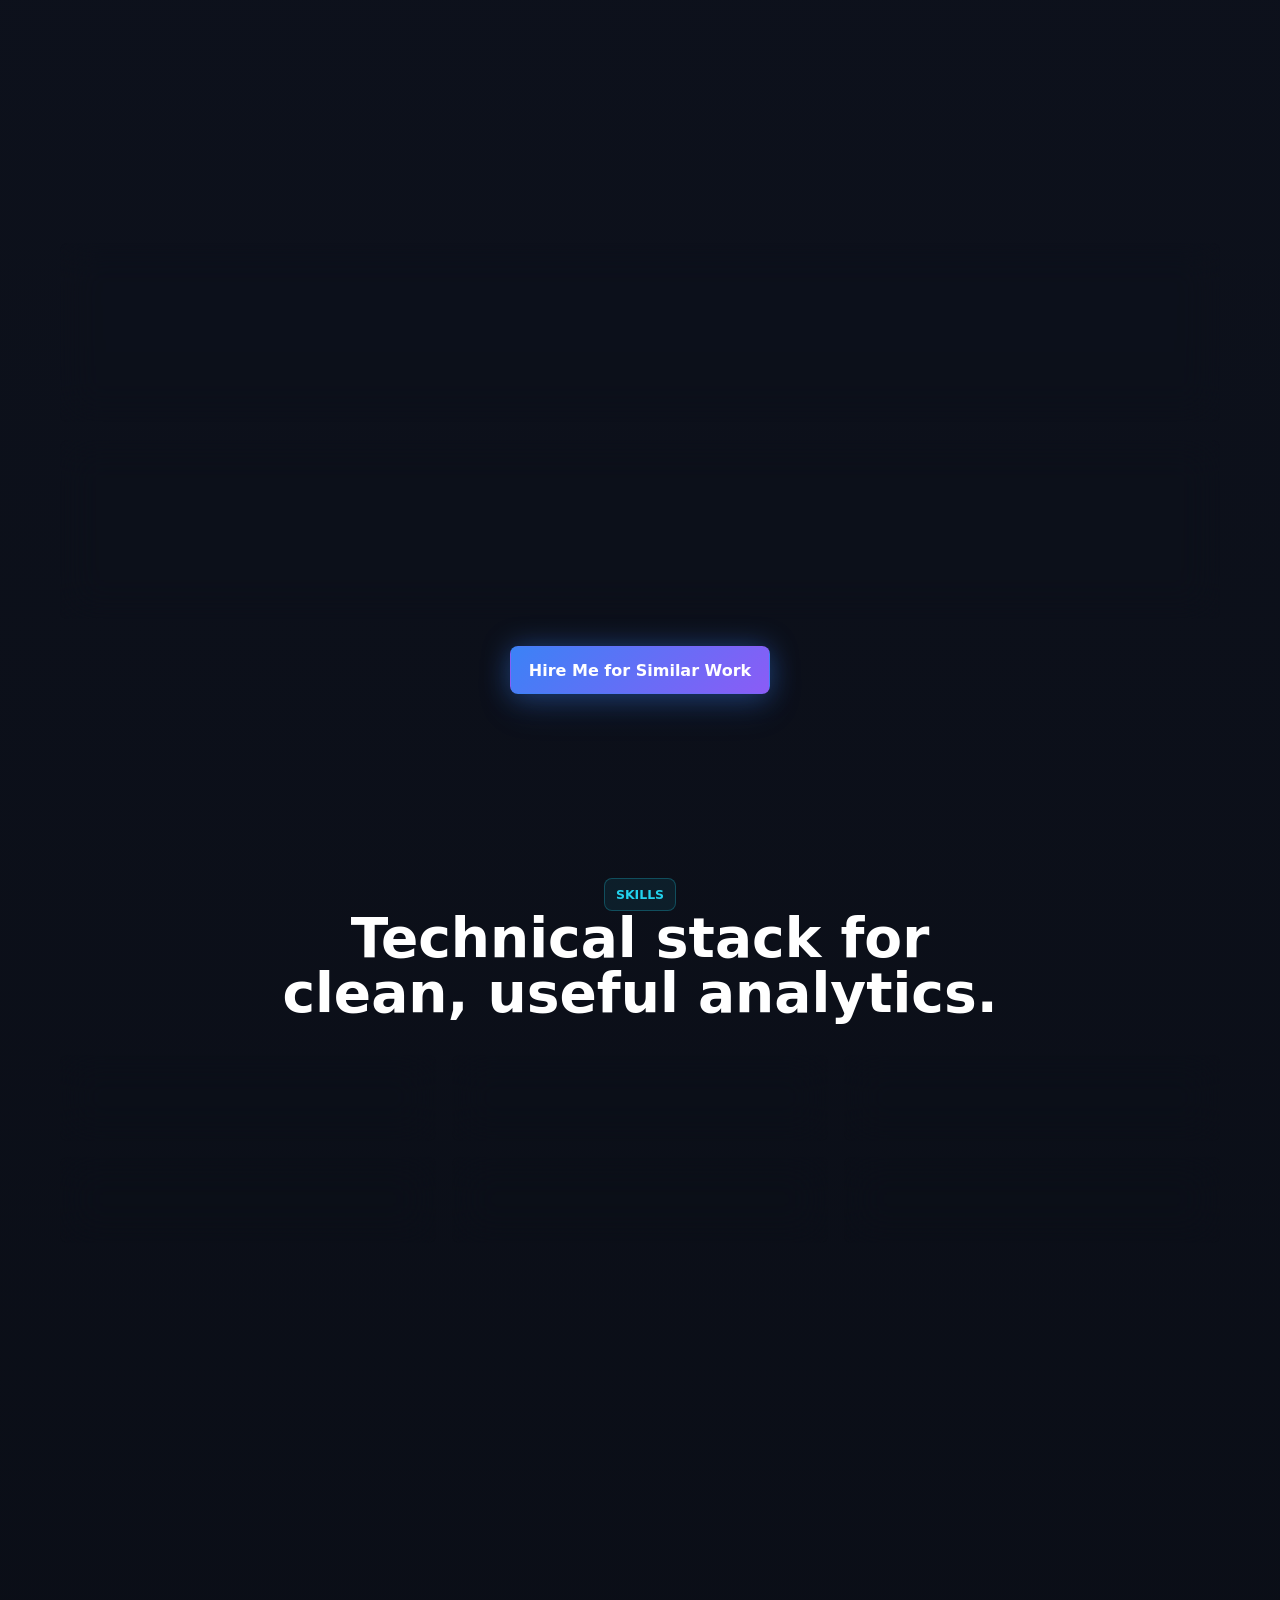
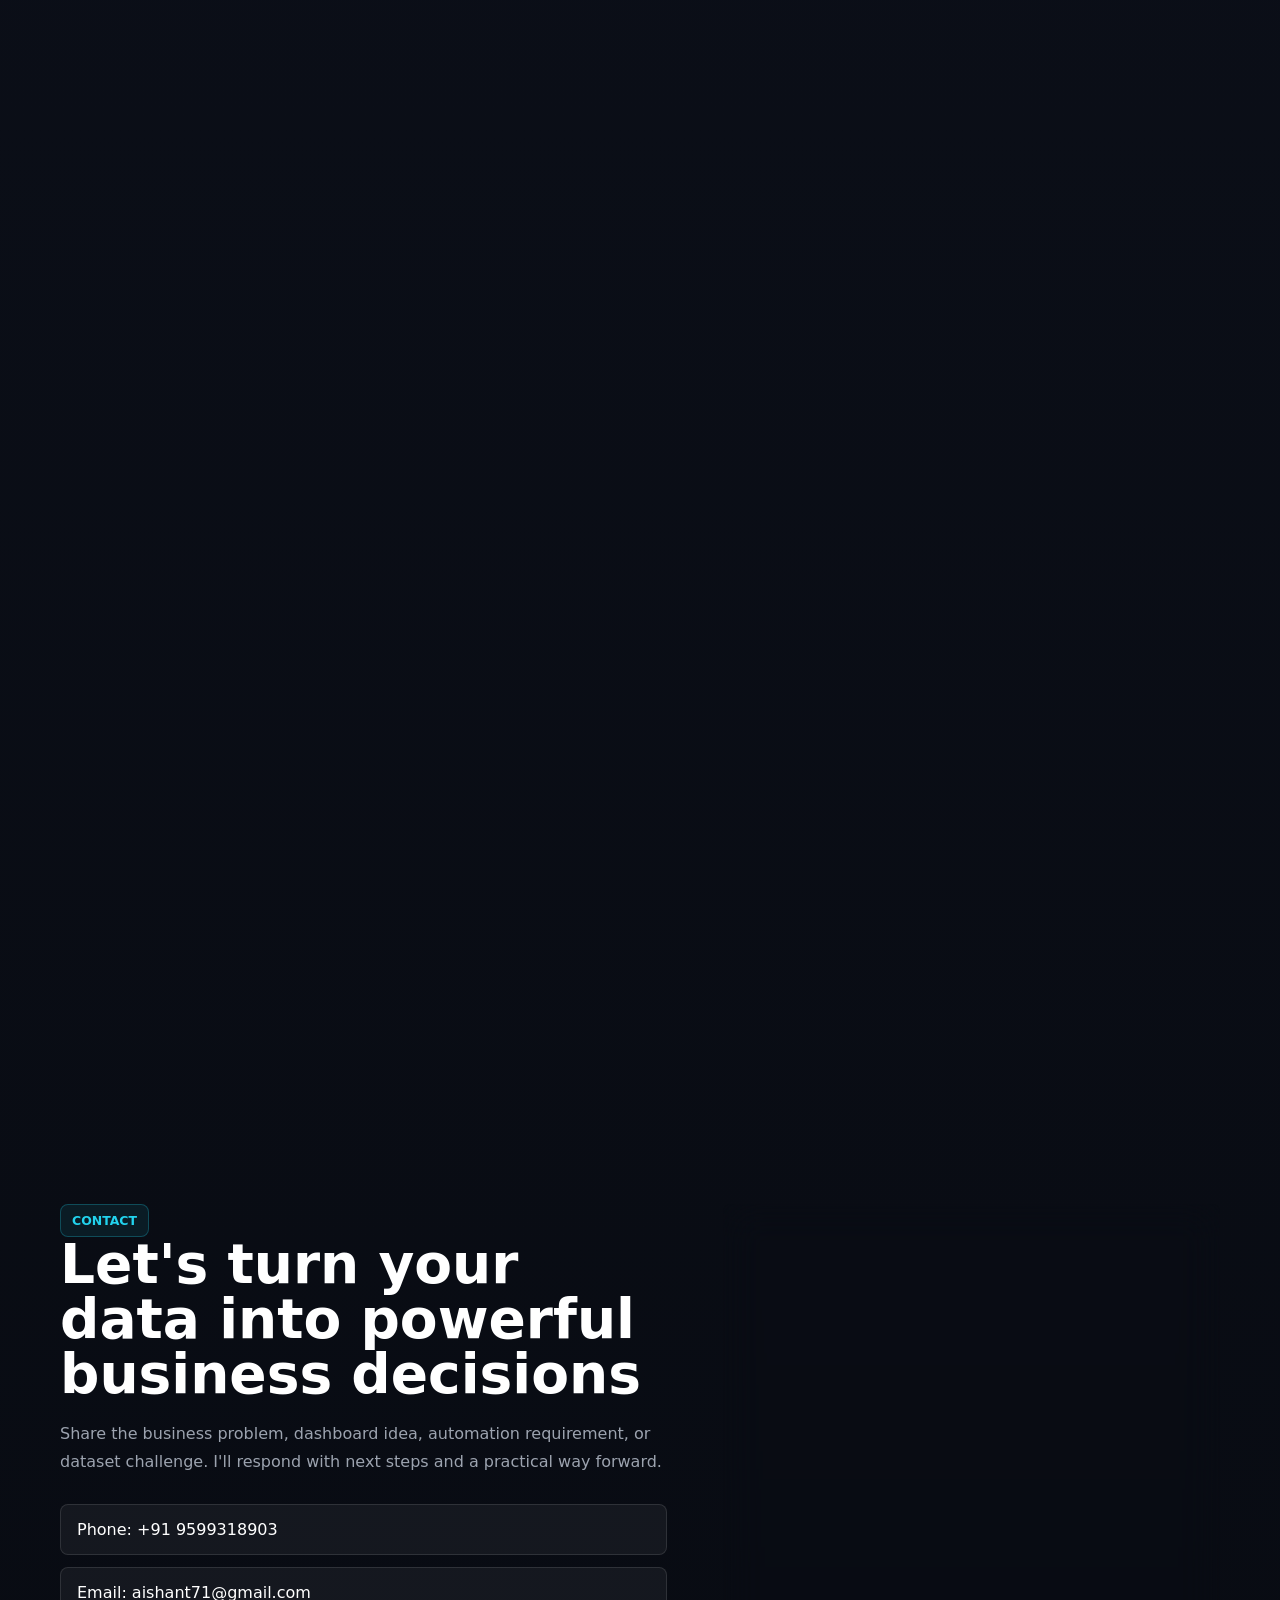
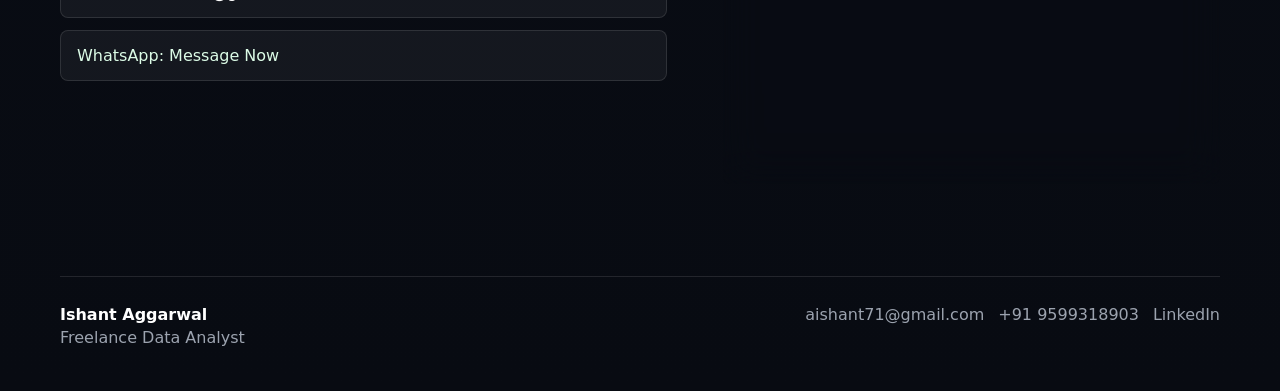
==== commit 30c4cc29: "Update portfolio CTA buttons" ====
--- a/index.html
+++ b/index.html
@@ -37,7 +37,7 @@
             <div class="cta-row">
               <a class="btn btn-primary" href="#contact">Hire Me</a>
               <a class="btn btn-secondary" href="#projects">View My Work</a>
-              <a class="btn btn-ghost" href="mailto:aishant71@gmail.com">Contact Me</a>
+              <a class="btn btn-ghost" href="#contact">Contact Me</a>
             </div>
             <div class="trust-strip" aria-label="Client outcomes">
               <span><strong>30%+</strong> faster reporting</span>
@@ -193,7 +193,6 @@
           </article>
         </div>
         <div class="cta-row centered-row reveal">
-          <a class="btn btn-secondary" href="#contact">View More Projects</a>
           <a class="btn btn-primary" href="#contact">Hire Me for Similar Work</a>
         </div>
       </section>
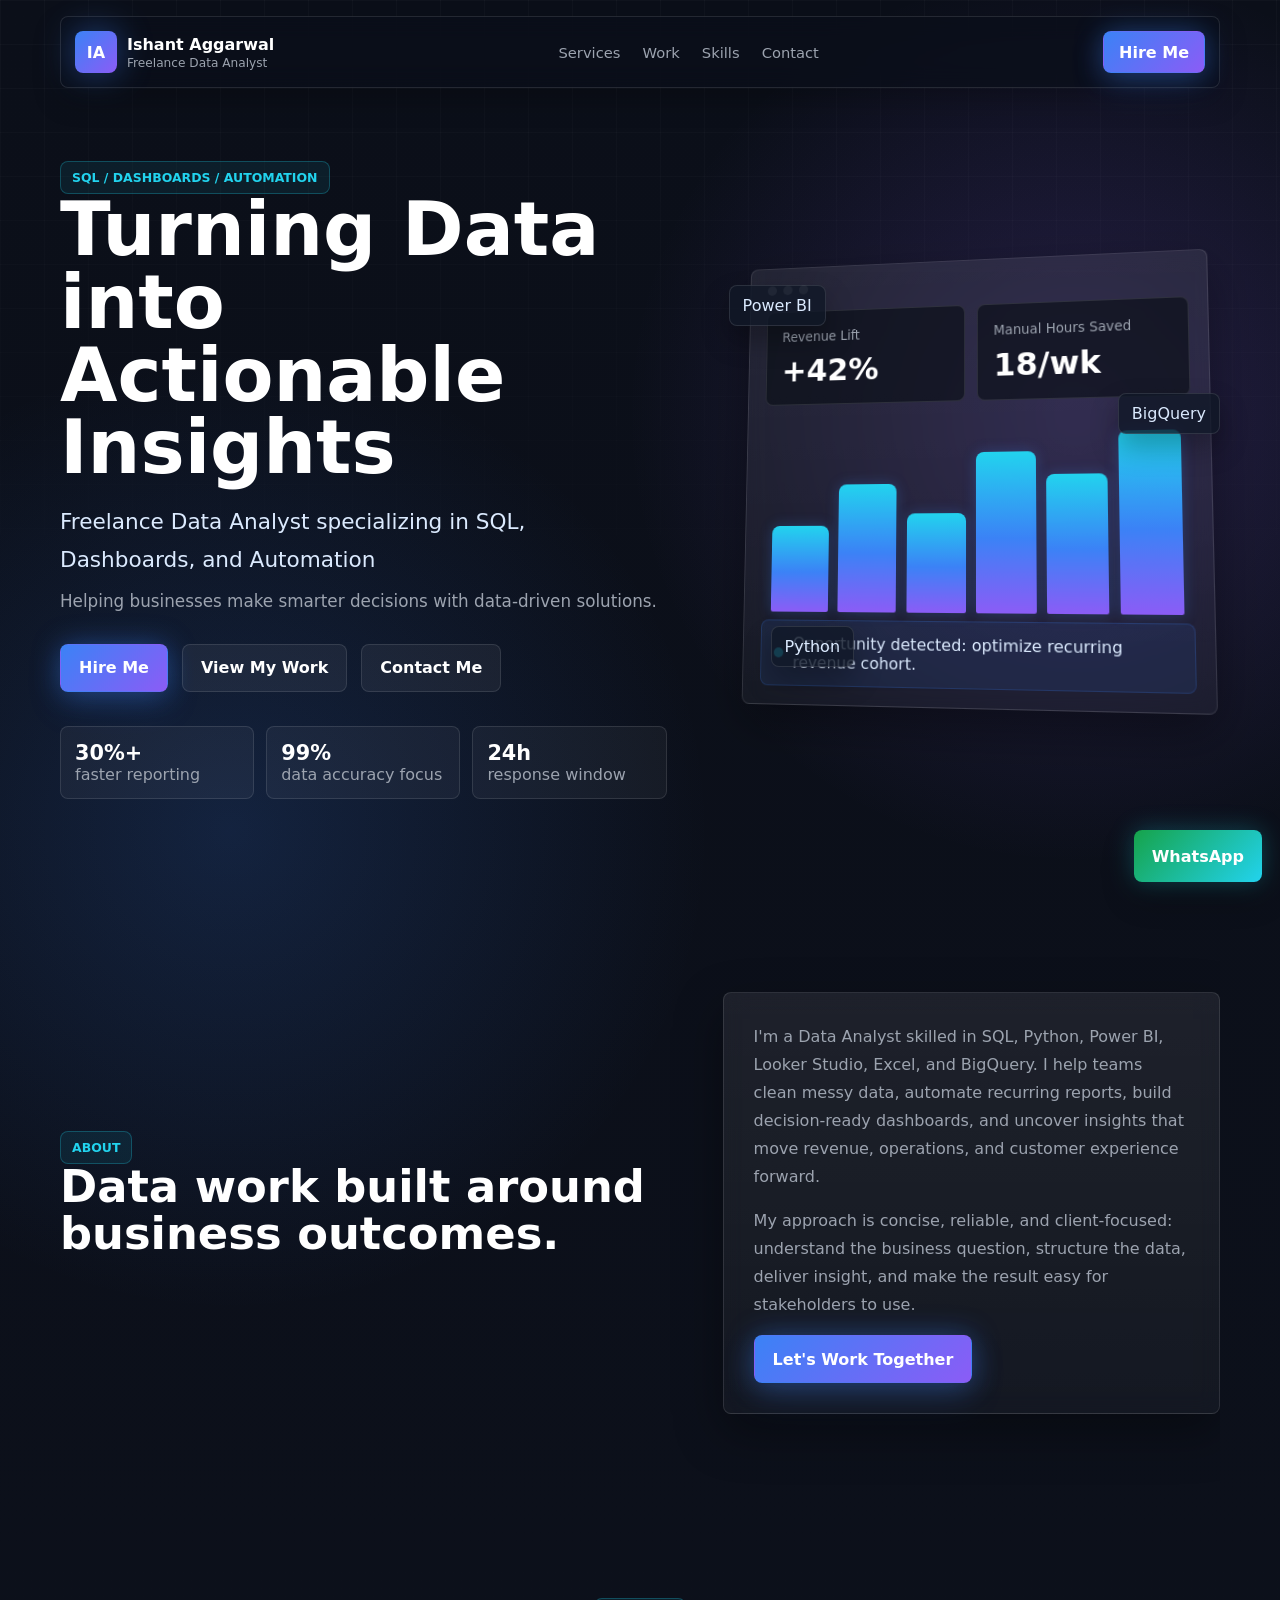
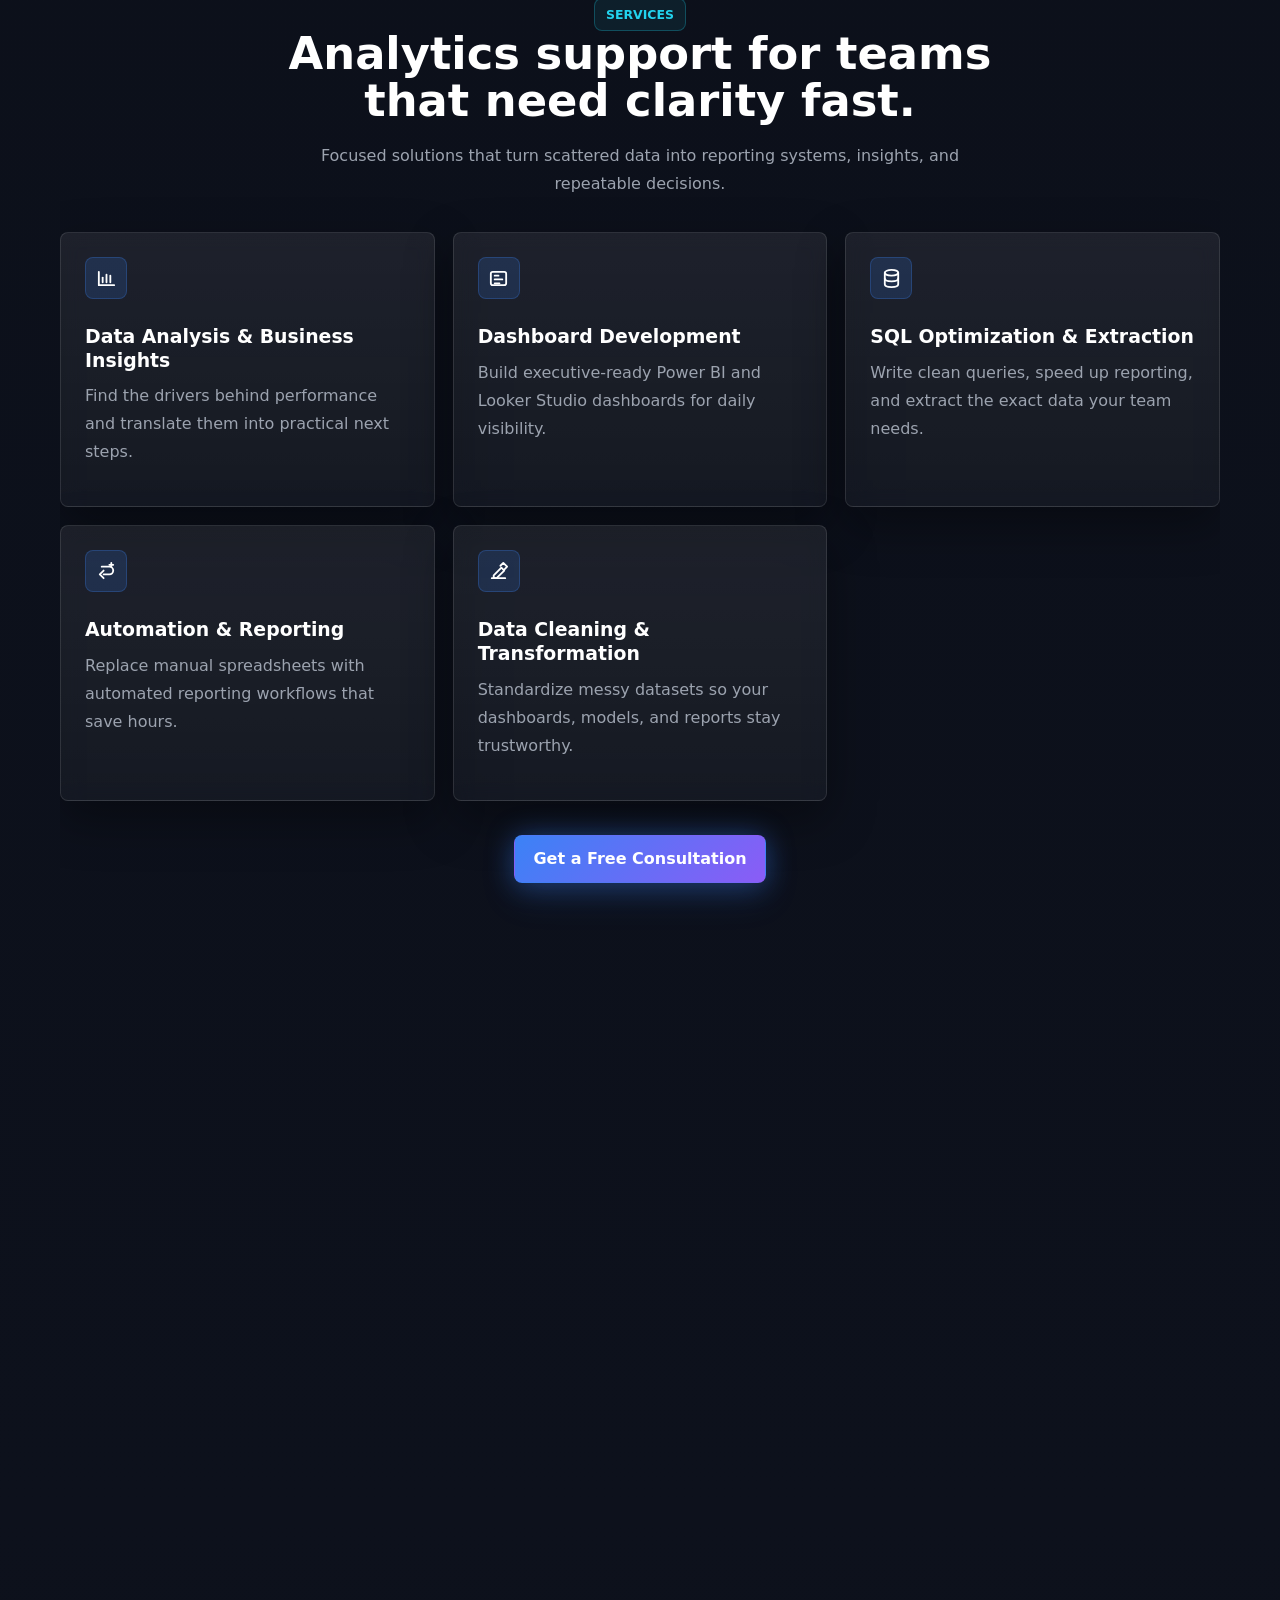
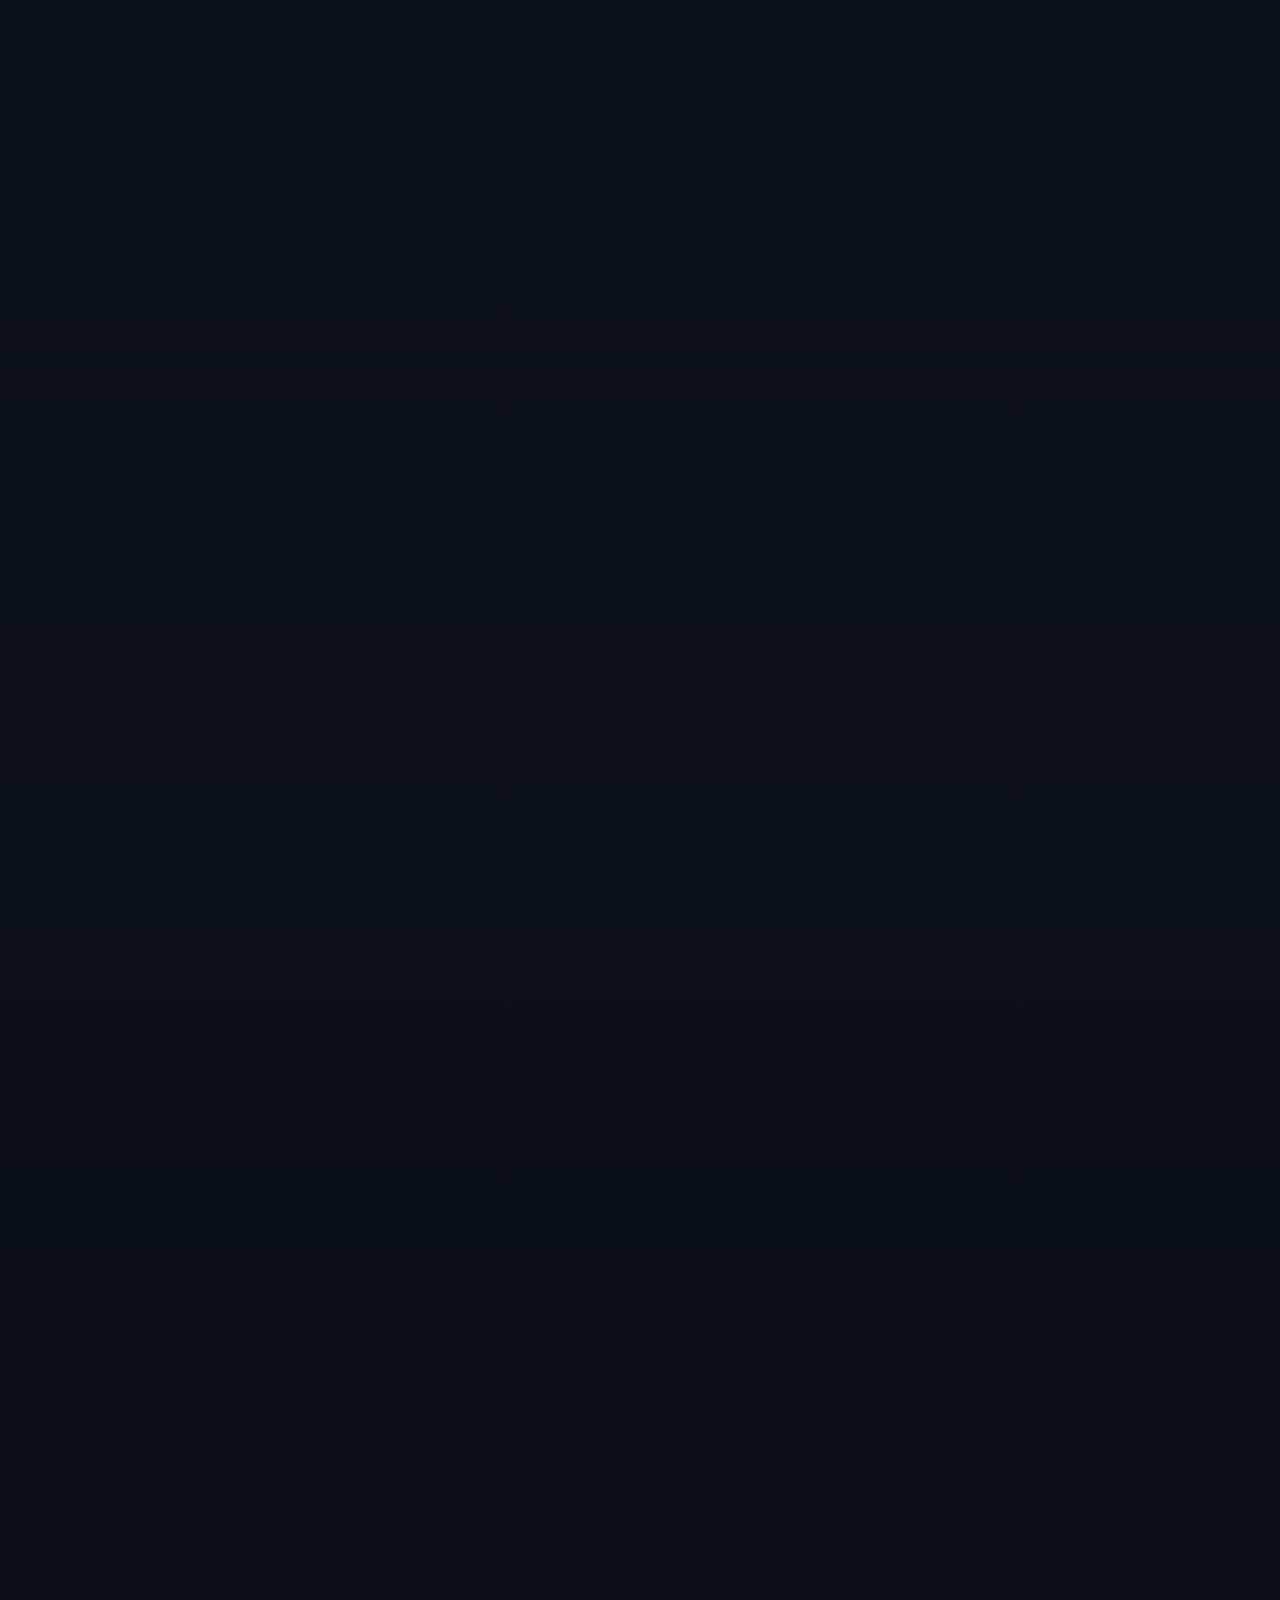
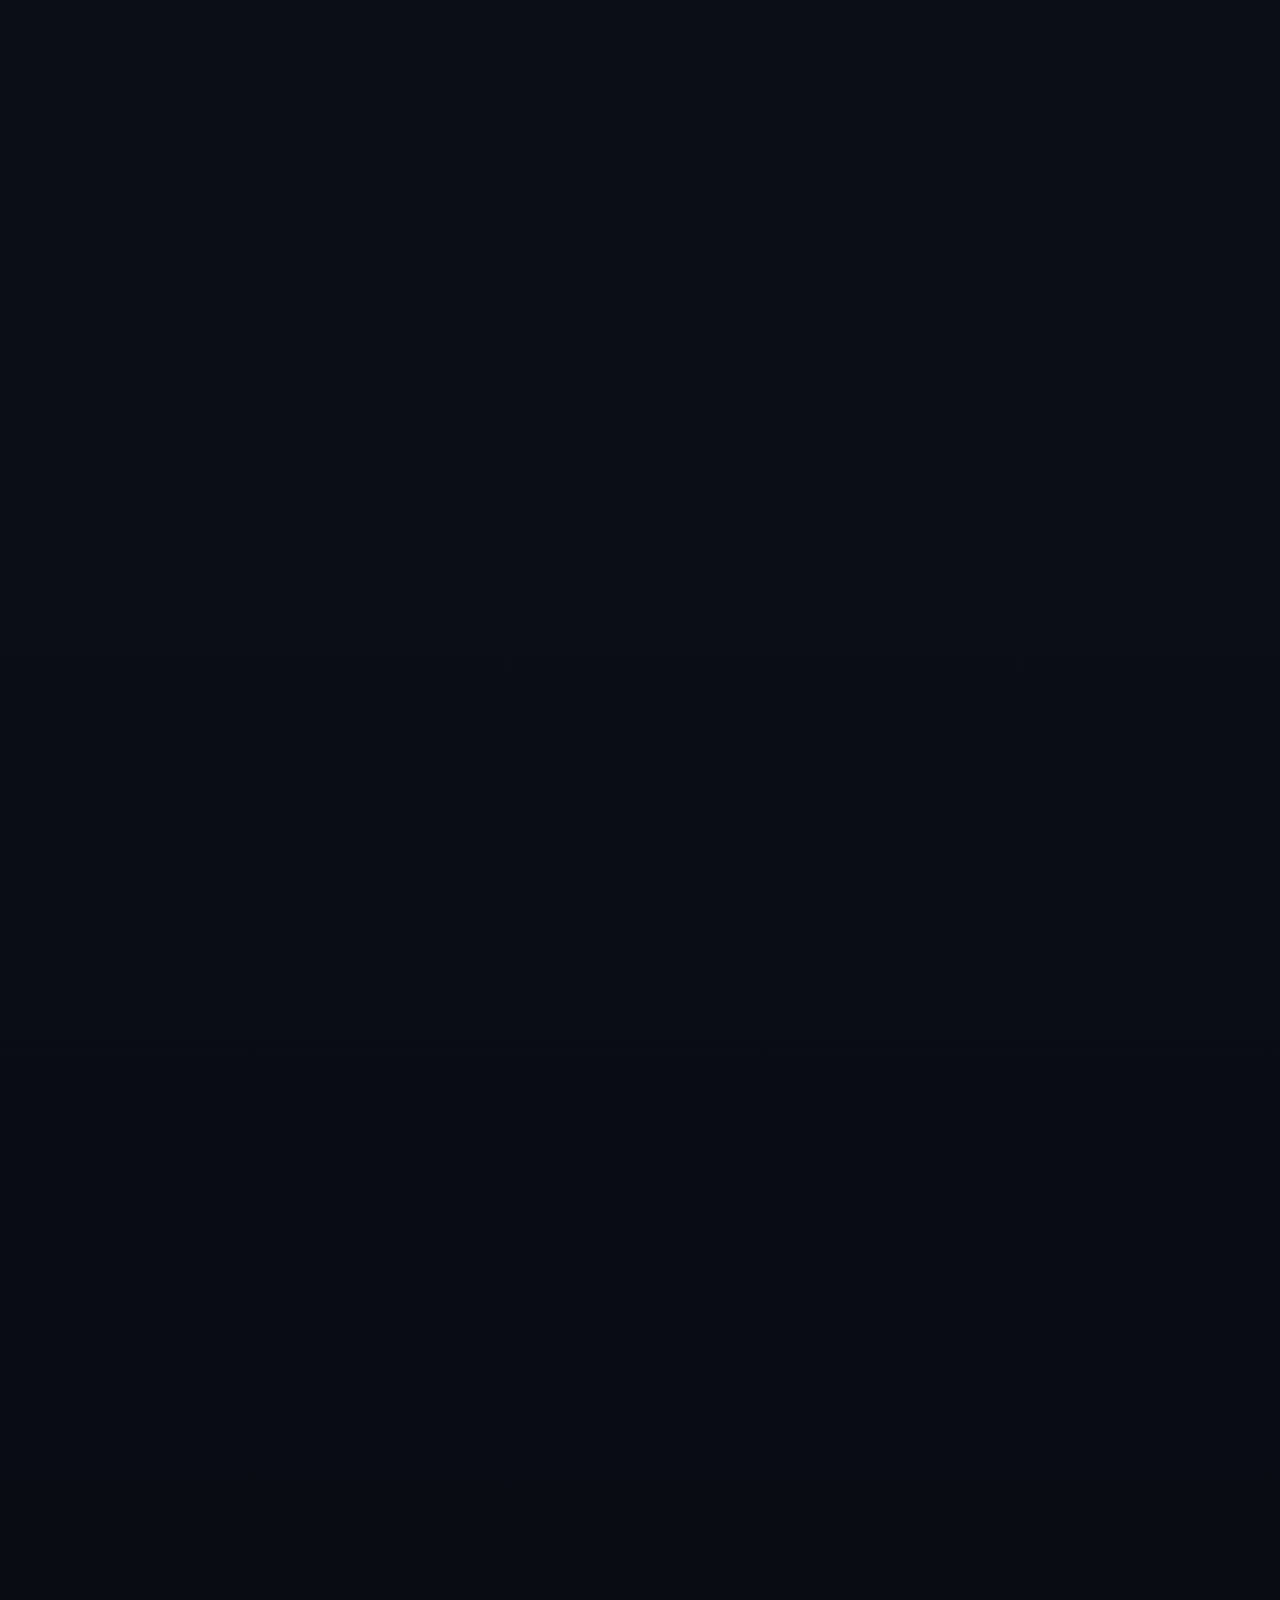
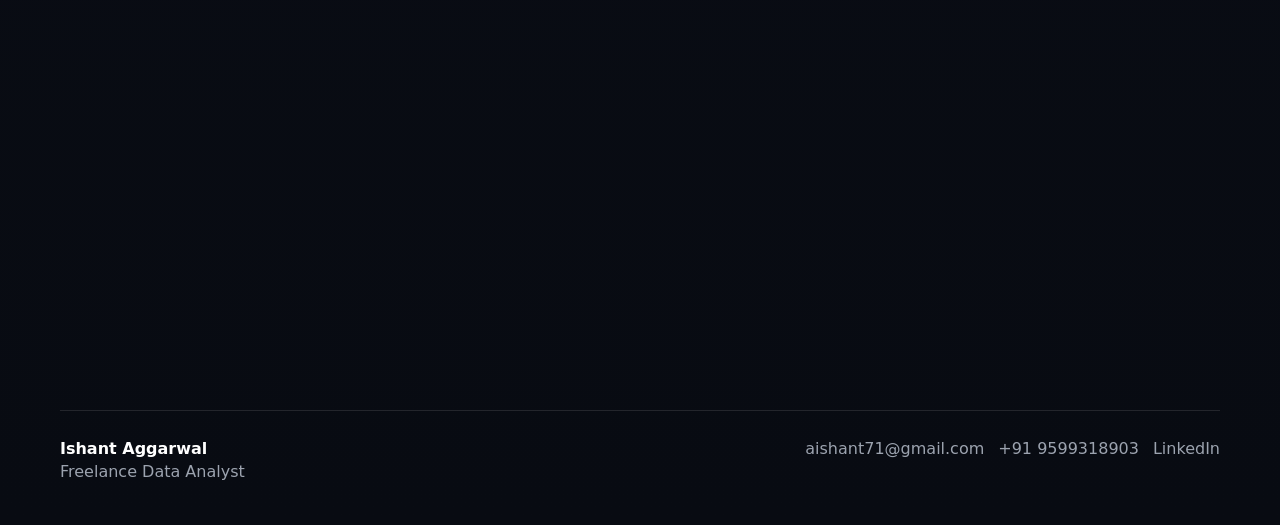
==== commit a145024f: "Add files via upload" ====
--- a/index.html
+++ b/index.html
@@ -147,50 +147,66 @@
           <h2>Selected projects designed for measurable business impact.</h2>
         </div>
         <div class="project-list">
-          <article class="project-card glass-card reveal">
+          <a class="project-card glass-card reveal" href="ocr-bill-fraud-detection.html">
+            <div class="project-thumb">
+              <img src="assets/ocr-fraud-dashboard.svg" alt="OCR fraud detection dashboard preview">
+            </div>
             <div>
-              <span class="project-kicker">Fraud Analytics</span>
+              <span class="project-kicker">AI-Assisted Fraud Analytics</span>
               <h3>OCR-Based Bill Fraud Detection System</h3>
-              <p>Detected suspicious billing patterns by extracting invoice data with OCR and validating anomalies against rules and historical trends.</p>
+              <p>Advanced invoice intelligence workflow that extracts bill data, validates vendor and amount patterns, scores anomalies, and flags suspicious claims before approval.</p>
             </div>
             <div class="project-meta">
-              <span>Python</span><span>OCR</span><span>Excel</span>
-              <strong>Reduced manual review time and improved fraud flagging accuracy.</strong>
-            </div>
-          </article>
-          <article class="project-card glass-card reveal delay-1">
+              <span>Python</span><span>OCR</span><span>Pandas</span><span>Excel</span>
+              <strong>Reduced manual review effort, improved fraud flagging accuracy, and created a repeatable audit trail for finance teams.</strong>
+              <em>View full case study</em>
+            </div>
+          </a>
+          <a class="project-card glass-card reveal delay-1" href="power-bi-executive-dashboard.html">
+            <div class="project-thumb">
+              <img src="assets/power-bi-dashboard.svg" alt="Power BI executive dashboard preview">
+            </div>
             <div>
-              <span class="project-kicker">Executive Reporting</span>
+              <span class="project-kicker">Executive Decision Intelligence</span>
               <h3>Interactive Power BI Dashboard</h3>
-              <p>Created a leadership dashboard with revenue, sales funnel, cohort, and regional performance views.</p>
+              <p>Multi-page Power BI dashboard with KPI monitoring, sales funnel analysis, regional drilldowns, revenue trends, and stakeholder-ready executive views.</p>
             </div>
             <div class="project-meta">
-              <span>Power BI</span><span>DAX</span><span>SQL</span>
-              <strong>Enabled faster weekly decisions with real-time KPI tracking.</strong>
-            </div>
-          </article>
-          <article class="project-card glass-card reveal">
+              <span>Power BI</span><span>DAX</span><span>SQL</span><span>Data Modeling</span>
+              <strong>Improved weekly business reviews with faster KPI tracking, cleaner performance visibility, and interactive root-cause analysis.</strong>
+              <em>View full case study</em>
+            </div>
+          </a>
+          <a class="project-card glass-card reveal" href="sql-data-reconciliation.html">
+            <div class="project-thumb">
+              <img src="assets/sql-reconciliation.svg" alt="SQL data reconciliation preview">
+            </div>
             <div>
-              <span class="project-kicker">Data Quality</span>
+              <span class="project-kicker">Data Quality Engineering</span>
               <h3>SQL-Based Data Reconciliation Project</h3>
-              <p>Matched transaction records across systems to surface mismatches, duplicate entries, and missing values.</p>
+              <p>Reconciliation engine that compares records across source systems, detects mismatches, duplicate entries, missing transactions, and logic-level reporting gaps.</p>
             </div>
             <div class="project-meta">
-              <span>SQL</span><span>BigQuery</span><span>Excel</span>
-              <strong>Improved reporting confidence by resolving data gaps before analysis.</strong>
-            </div>
-          </article>
-          <article class="project-card glass-card reveal delay-1">
+              <span>SQL</span><span>BigQuery</span><span>Validation Rules</span><span>Excel</span>
+              <strong>Improved reporting confidence by identifying data leakage, resolving inconsistencies, and strengthening month-end controls.</strong>
+              <em>View full case study</em>
+            </div>
+          </a>
+          <a class="project-card glass-card reveal delay-1" href="automated-sales-reporting.html">
+            <div class="project-thumb">
+              <img src="assets/sales-reporting.svg" alt="Automated sales reporting preview">
+            </div>
             <div>
-              <span class="project-kicker">Automation</span>
+              <span class="project-kicker">Reporting Automation</span>
               <h3>Automated Sales Reporting System</h3>
-              <p>Built a repeatable reporting pipeline for sales performance, variance tracking, and stakeholder updates.</p>
+              <p>Automated reporting pipeline that refreshes sales data, calculates variances, prepares performance summaries, and reduces manual spreadsheet work.</p>
             </div>
             <div class="project-meta">
-              <span>Python</span><span>Excel</span><span>Looker Studio</span>
-              <strong>Saved recurring manual effort and improved delivery consistency.</strong>
-            </div>
-          </article>
+              <span>Python</span><span>Excel</span><span>Looker Studio</span><span>Automation</span>
+              <strong>Saved recurring reporting time, improved consistency, and gave stakeholders a dependable weekly sales performance view.</strong>
+              <em>View full case study</em>
+            </div>
+          </a>
         </div>
         <div class="cta-row centered-row reveal">
           <a class="btn btn-primary" href="#contact">Hire Me for Similar Work</a>
--- a/styles.css
+++ b/styles.css
@@ -9,7 +9,7 @@
   --blue: #3b82f6;
   --cyan: #22d3ee;
   --purple: #8b5cf6;
-  --shadow: 0 24px 90px rgba(0, 0, 0, 0.45);
+  --shadow: 0 18px 48px rgba(0, 0, 0, 0.36);
   --radius: 8px;
   --max: 1160px;
 }
@@ -74,12 +74,12 @@
   border: 1px solid var(--line);
   border-radius: var(--radius);
   background: rgba(11, 15, 25, 0.72);
-  backdrop-filter: blur(22px);
+  backdrop-filter: blur(12px);
   display: flex;
   align-items: center;
   justify-content: space-between;
   gap: 18px;
-  box-shadow: 0 14px 42px rgba(0, 0, 0, 0.28);
+  box-shadow: 0 12px 28px rgba(0, 0, 0, 0.24);
   transition: border-color 0.25s ease, background 0.25s ease;
 }
 
@@ -139,6 +139,8 @@
   margin: 0 auto;
   padding: 92px 0;
   position: relative;
+  content-visibility: auto;
+  contain-intrinsic-size: auto 720px;
 }
 
 .hero {
@@ -146,6 +148,7 @@
   display: grid;
   align-items: center;
   padding-top: 64px;
+  content-visibility: visible;
 }
 
 .hero-grid,
@@ -179,15 +182,15 @@
 
 h1 {
   margin-bottom: 18px;
-  font-size: clamp(3rem, 7vw, 6.7rem);
-  line-height: 0.93;
+  font-size: clamp(2.55rem, 5.8vw, 5.6rem);
+  line-height: 0.98;
   letter-spacing: 0;
   max-width: 780px;
 }
 
 h2 {
-  font-size: clamp(2rem, 4.3vw, 4.5rem);
-  line-height: 1;
+  font-size: clamp(1.8rem, 3.5vw, 3.55rem);
+  line-height: 1.04;
   letter-spacing: 0;
   margin-bottom: 18px;
 }
@@ -299,7 +302,7 @@
   background: linear-gradient(180deg, rgba(255, 255, 255, 0.075), rgba(255, 255, 255, 0.035));
   border-radius: var(--radius);
   box-shadow: var(--shadow);
-  backdrop-filter: blur(20px);
+  backdrop-filter: blur(10px);
 }
 
 .hero-visual {
@@ -313,7 +316,7 @@
   width: min(100%, 470px);
   padding: 18px;
   transform: perspective(900px) rotateX(5deg) rotateY(-8deg);
-  animation: floatCard 6s ease-in-out infinite;
+  animation: floatCard 8s ease-in-out infinite;
 }
 
 .dashboard-top {
@@ -366,7 +369,7 @@
   min-height: 32px;
   border-radius: 8px 8px 2px 2px;
   background: linear-gradient(180deg, var(--cyan), var(--blue) 54%, var(--purple));
-  box-shadow: 0 0 22px rgba(59, 130, 246, 0.32);
+  box-shadow: 0 0 14px rgba(59, 130, 246, 0.26);
   transform-origin: bottom;
   animation: barGrow 1.1s ease both;
 }
@@ -399,8 +402,8 @@
   border-radius: var(--radius);
   background: rgba(17, 24, 39, 0.8);
   color: #dbeafe;
-  box-shadow: 0 18px 42px rgba(0, 0, 0, 0.32);
-  animation: drift 4.8s ease-in-out infinite;
+  box-shadow: 0 14px 28px rgba(0, 0, 0, 0.28);
+  animation: drift 7s ease-in-out infinite;
 }
 
 .chip-one {
@@ -494,11 +497,24 @@
 
 .project-card {
   display: grid;
-  grid-template-columns: minmax(0, 1.2fr) minmax(250px, 0.8fr);
+  grid-template-columns: 230px minmax(0, 1fr) minmax(250px, 0.78fr);
   gap: 24px;
   padding: 26px;
   align-items: center;
   transition: transform 0.2s ease, border-color 0.2s ease, background 0.2s ease;
+  position: relative;
+  overflow: hidden;
+}
+
+.project-card::after {
+  content: "";
+  position: absolute;
+  inset: 0;
+  border-radius: inherit;
+  background: linear-gradient(120deg, transparent 0%, rgba(59, 130, 246, 0.08) 50%, transparent 100%);
+  opacity: 0;
+  transition: opacity 0.2s ease;
+  pointer-events: none;
 }
 
 .project-kicker {
@@ -508,6 +524,21 @@
   text-transform: uppercase;
 }
 
+.project-thumb {
+  border: 1px solid rgba(255, 255, 255, 0.1);
+  border-radius: var(--radius);
+  overflow: hidden;
+  background: rgba(11, 15, 25, 0.72);
+  box-shadow: inset 0 0 30px rgba(59, 130, 246, 0.08);
+}
+
+.project-thumb img,
+.case-visual img {
+  display: block;
+  width: 100%;
+  height: auto;
+}
+
 .project-meta {
   display: flex;
   flex-wrap: wrap;
@@ -527,6 +558,139 @@
   margin-top: 8px;
   color: white;
   line-height: 1.55;
+}
+
+.project-meta em {
+  display: inline-flex;
+  align-items: center;
+  color: var(--cyan);
+  font-style: normal;
+  font-weight: 850;
+  margin-top: 6px;
+}
+
+.project-meta em::after {
+  content: ">";
+  margin-left: 8px;
+  transition: transform 0.2s ease;
+}
+
+.project-card:hover::after {
+  opacity: 1;
+}
+
+.project-card:hover .project-meta em::after {
+  transform: translateX(4px);
+}
+
+.case-hero {
+  padding-top: 98px;
+  padding-bottom: 52px;
+  content-visibility: visible;
+}
+
+.case-hero h1 {
+  max-width: 980px;
+}
+
+.case-hero .hero-subtitle {
+  max-width: 820px;
+  color: var(--muted);
+}
+
+.case-visual {
+  max-width: 960px;
+  margin: 30px 0 0;
+  padding: 10px;
+  overflow: hidden;
+}
+
+.case-actions {
+  display: flex;
+  flex-wrap: wrap;
+  gap: 14px;
+  margin-top: 28px;
+}
+
+.case-layout {
+  display: grid;
+  grid-template-columns: minmax(0, 1fr) 330px;
+  gap: 22px;
+  align-items: start;
+  padding-top: 24px;
+}
+
+.case-main {
+  display: grid;
+  gap: 18px;
+}
+
+.case-sidebar {
+  display: grid;
+  gap: 18px;
+  position: sticky;
+  top: 104px;
+}
+
+.case-panel {
+  padding: 26px;
+}
+
+.case-panel h2 {
+  font-size: clamp(1.45rem, 2.5vw, 2rem);
+  margin-bottom: 14px;
+}
+
+.case-panel h3 {
+  margin-bottom: 16px;
+}
+
+.case-list {
+  margin: 0;
+  padding-left: 20px;
+  color: var(--muted);
+  line-height: 1.75;
+}
+
+.case-list li + li {
+  margin-top: 10px;
+}
+
+.compact-tags {
+  gap: 8px;
+}
+
+.small-list {
+  font-size: 0.95rem;
+}
+
+.result-grid {
+  display: grid;
+  grid-template-columns: repeat(3, minmax(0, 1fr));
+  gap: 12px;
+}
+
+.result-grid div {
+  padding: 16px;
+  border: 1px solid var(--line);
+  border-radius: var(--radius);
+  background: rgba(255, 255, 255, 0.045);
+}
+
+.result-grid strong,
+.result-grid span {
+  display: block;
+}
+
+.result-grid strong {
+  color: white;
+  font-size: 1.65rem;
+  margin-bottom: 8px;
+}
+
+.result-grid span {
+  color: var(--muted);
+  line-height: 1.45;
 }
 
 .skills-grid {
@@ -563,7 +727,7 @@
   height: 100%;
   border-radius: inherit;
   background: linear-gradient(90deg, var(--cyan), var(--blue), var(--purple));
-  box-shadow: 0 0 22px rgba(59, 130, 246, 0.45);
+  box-shadow: 0 0 14px rgba(59, 130, 246, 0.34);
 }
 
 .why-section {
@@ -763,8 +927,8 @@
   background: linear-gradient(135deg, #16a34a, #22d3ee);
   color: white;
   font-weight: 900;
-  box-shadow: 0 0 32px rgba(34, 211, 238, 0.35), 0 18px 44px rgba(0, 0, 0, 0.38);
-  animation: ctaBreath 2.6s ease-in-out infinite;
+  box-shadow: 0 0 24px rgba(34, 211, 238, 0.28), 0 14px 32px rgba(0, 0, 0, 0.32);
+  animation: ctaBreath 3.6s ease-in-out infinite;
 }
 
 .reveal {
@@ -862,9 +1026,25 @@
   .project-card {
     grid-template-columns: 1fr;
   }
+
+  .case-layout {
+    grid-template-columns: 1fr;
+  }
+
+  .case-sidebar {
+    position: static;
+  }
+
+  .result-grid {
+    grid-template-columns: 1fr;
+  }
 }
 
 @media (max-width: 640px) {
+  body::before {
+    display: none;
+  }
+
   .site-header {
     width: calc(100% - 20px);
     margin-top: 10px;
@@ -889,7 +1069,7 @@
   }
 
   h1 {
-    font-size: 3.2rem;
+    font-size: 2.75rem;
   }
 
   .cta-row,
@@ -915,6 +1095,12 @@
 
   .dashboard-card {
     transform: none;
+    animation: none;
+  }
+
+  .orbit-chip,
+  .floating-cta {
+    animation: none;
   }
 
   .chip-one {
@@ -935,6 +1121,10 @@
   .site-footer {
     width: calc(100% - 24px);
     flex-direction: column;
+  }
+
+  .case-actions {
+    display: grid;
   }
 
   .footer-links {
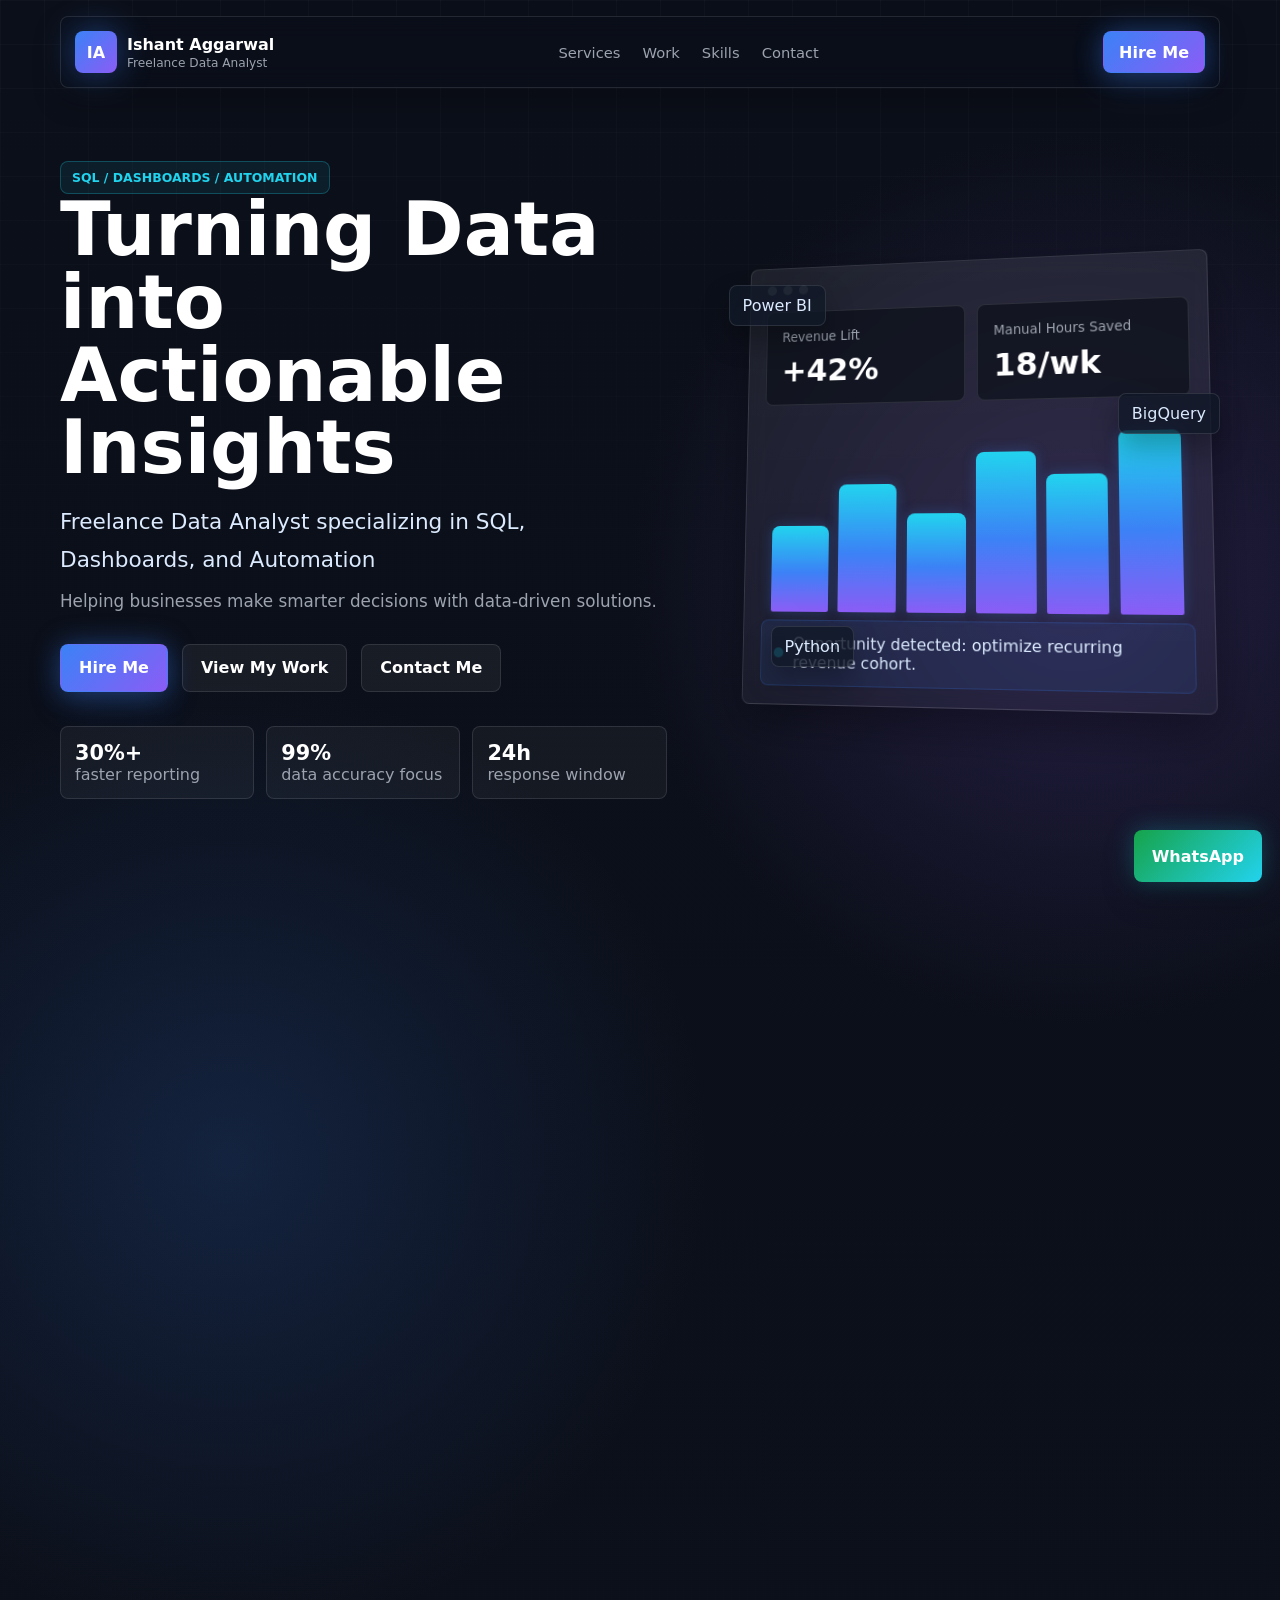
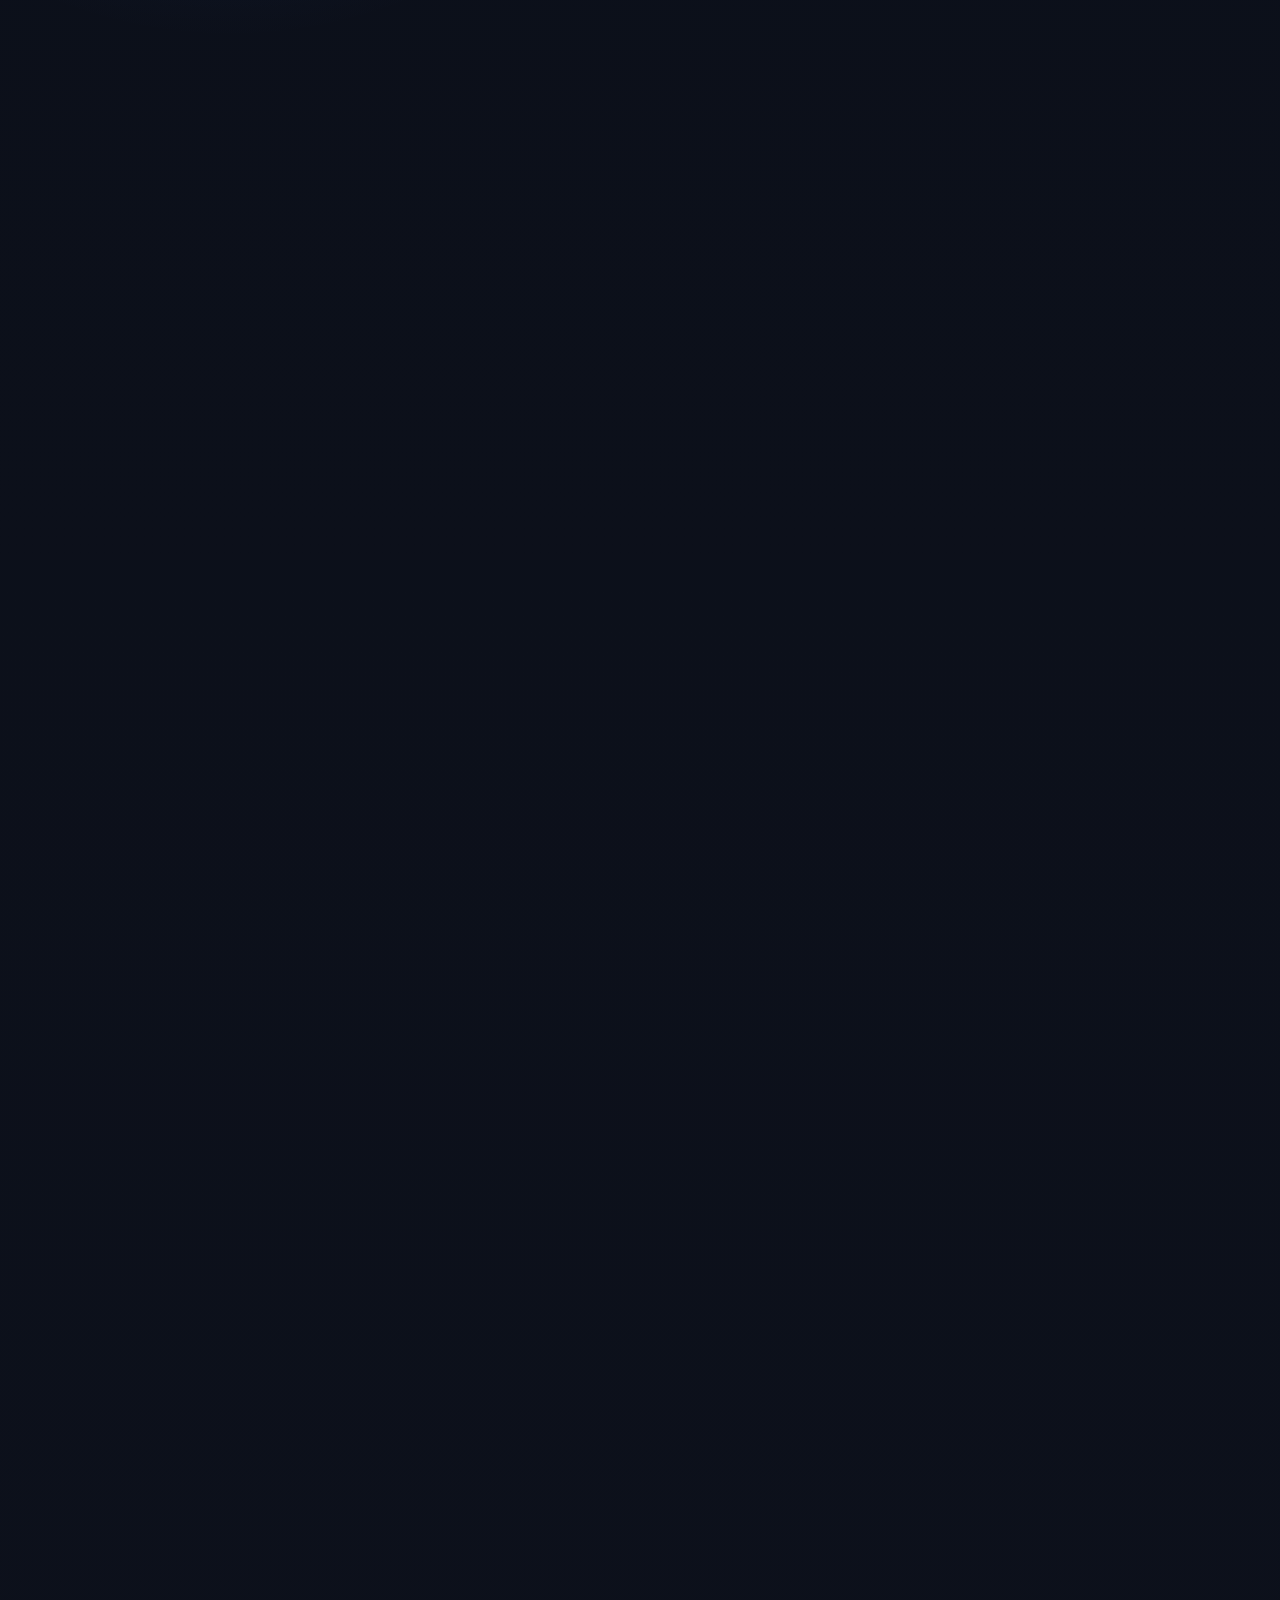
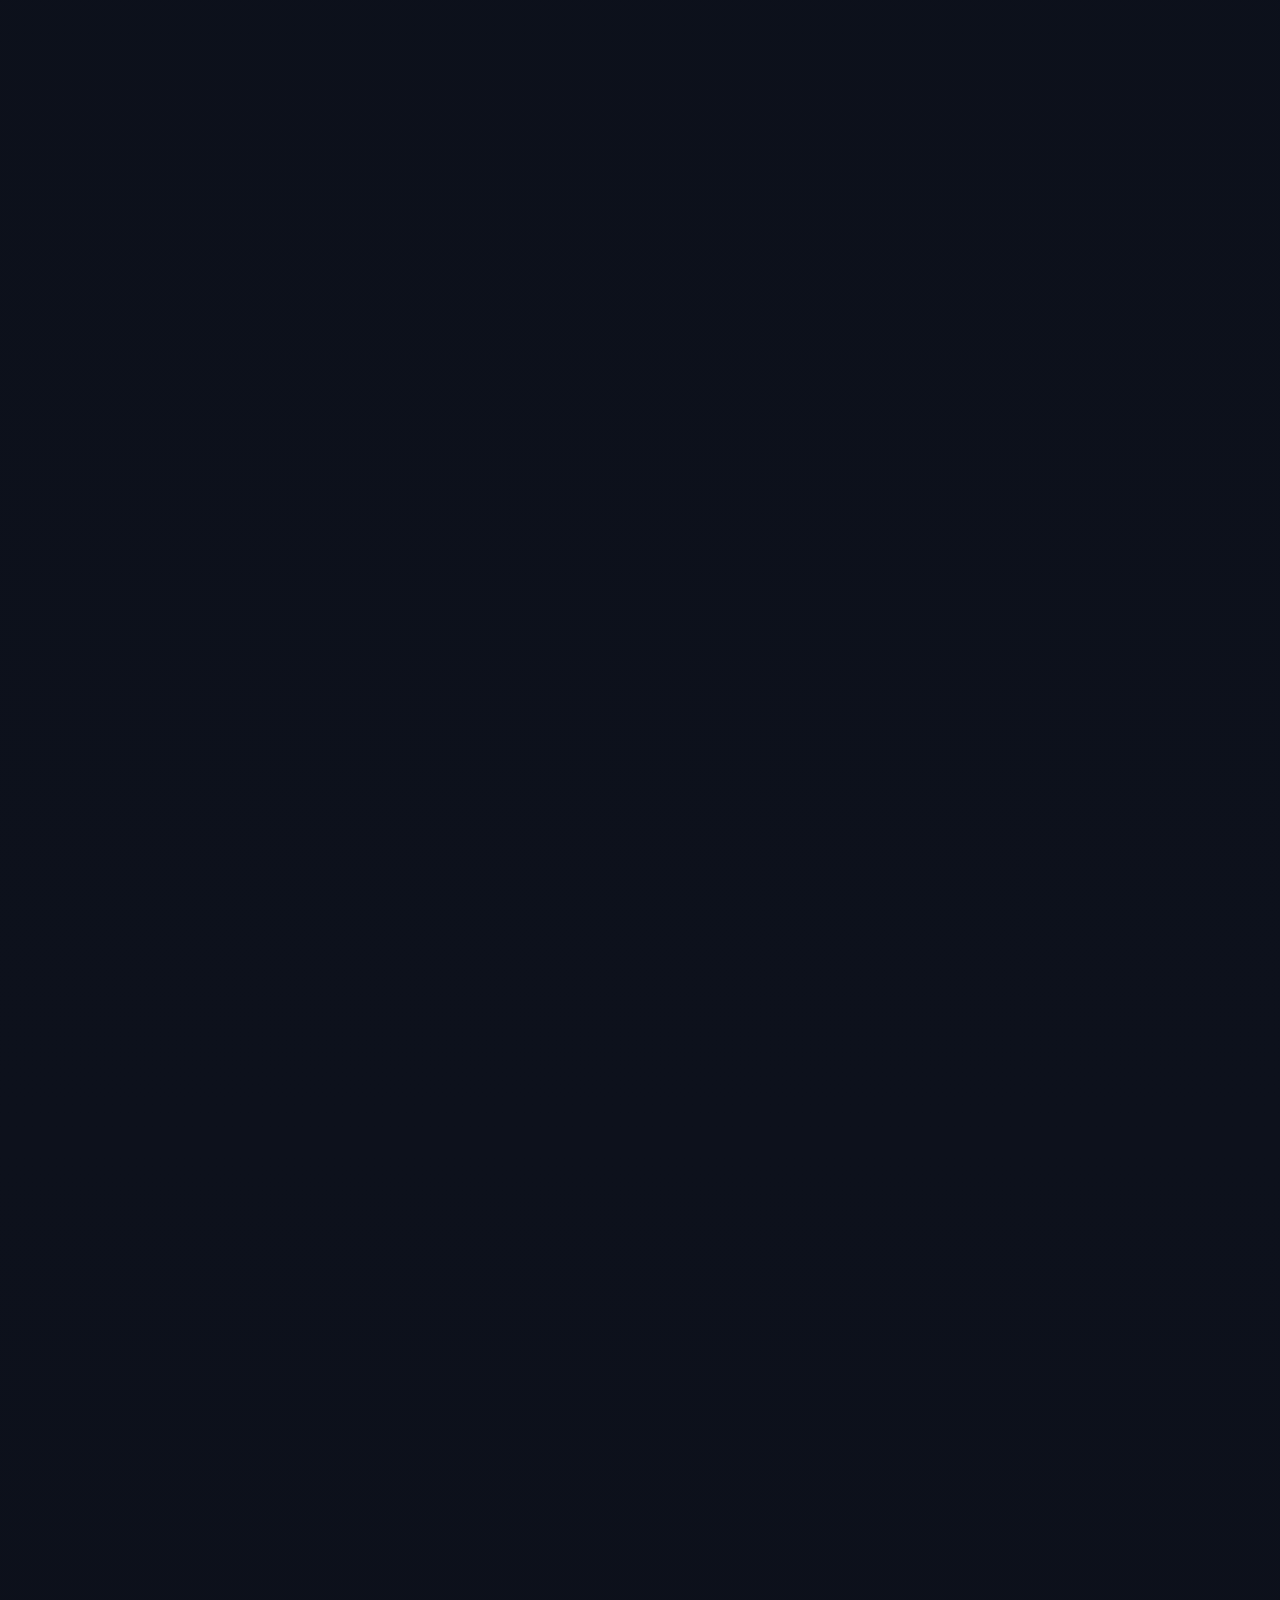
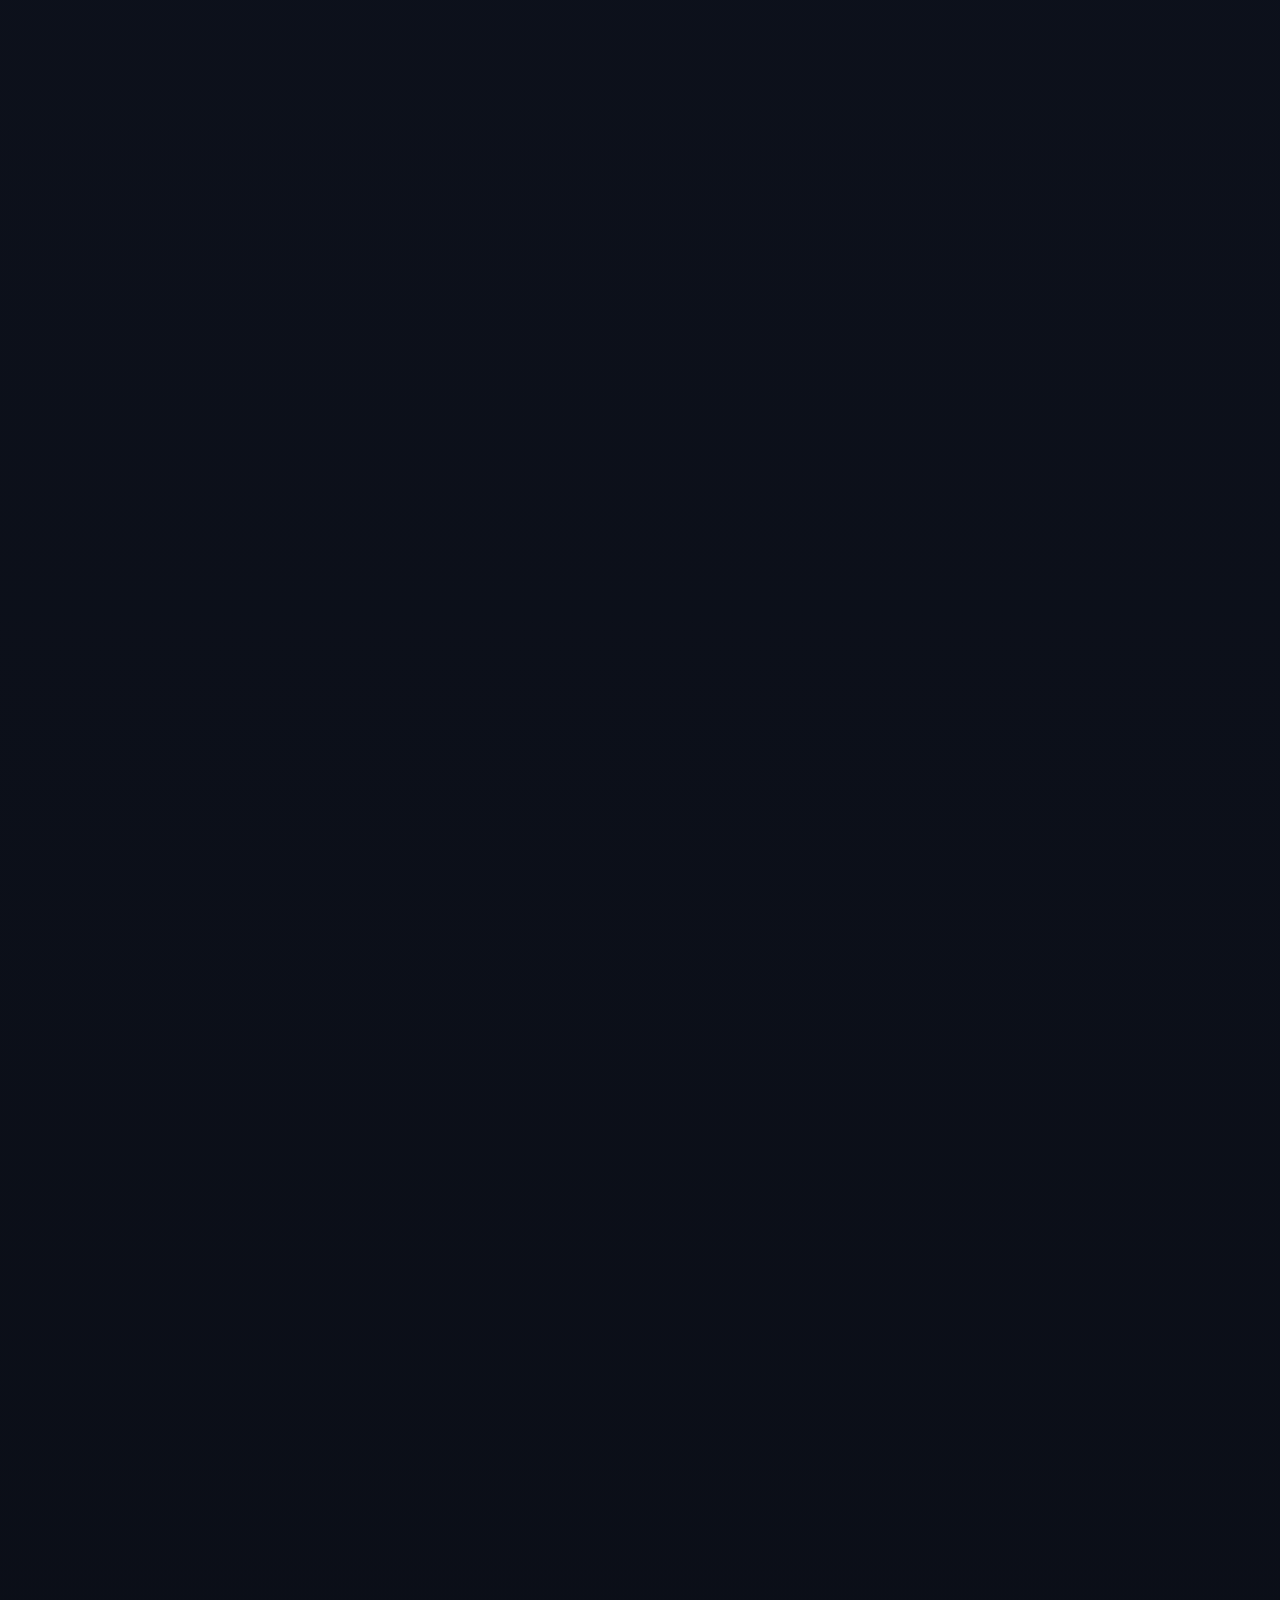
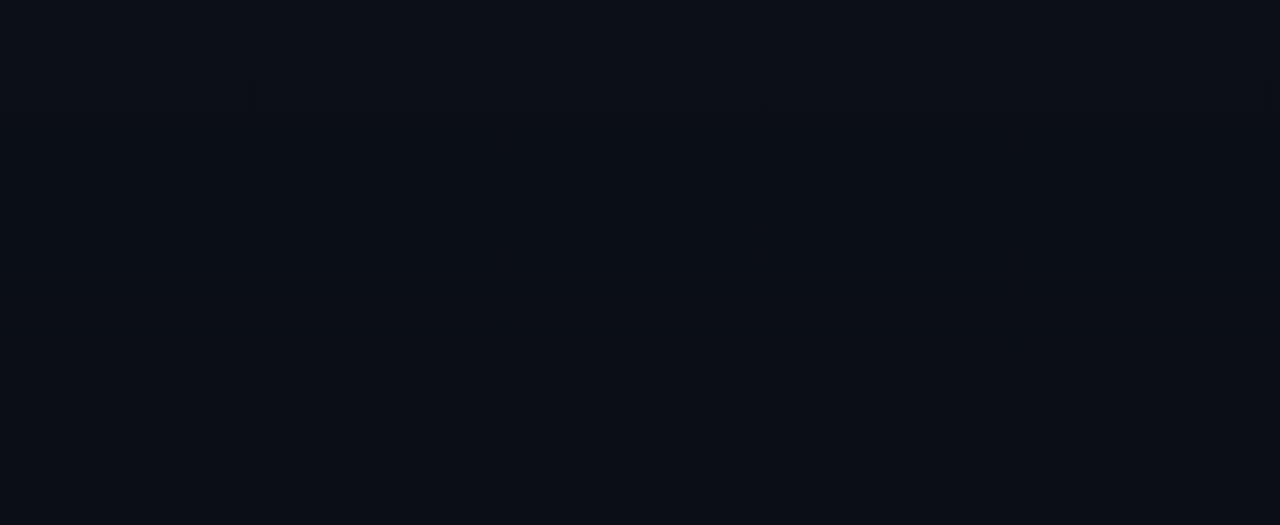
==== commit 1d82ef8c: "Add files via upload" ====
--- a/index.html
+++ b/index.html
@@ -149,7 +149,7 @@
         <div class="project-list">
           <a class="project-card glass-card reveal" href="ocr-bill-fraud-detection.html">
             <div class="project-thumb">
-              <img src="assets/ocr-fraud-dashboard.svg" alt="OCR fraud detection dashboard preview">
+              <img src="ocr-fraud-dashboard.svg" alt="OCR fraud detection dashboard preview">
             </div>
             <div>
               <span class="project-kicker">AI-Assisted Fraud Analytics</span>
@@ -164,7 +164,7 @@
           </a>
           <a class="project-card glass-card reveal delay-1" href="power-bi-executive-dashboard.html">
             <div class="project-thumb">
-              <img src="assets/power-bi-dashboard.svg" alt="Power BI executive dashboard preview">
+              <img src="power-bi-dashboard.svg" alt="Power BI executive dashboard preview">
             </div>
             <div>
               <span class="project-kicker">Executive Decision Intelligence</span>
@@ -179,7 +179,7 @@
           </a>
           <a class="project-card glass-card reveal" href="sql-data-reconciliation.html">
             <div class="project-thumb">
-              <img src="assets/sql-reconciliation.svg" alt="SQL data reconciliation preview">
+              <img src="sql-reconciliation.svg" alt="SQL data reconciliation preview">
             </div>
             <div>
               <span class="project-kicker">Data Quality Engineering</span>
@@ -194,7 +194,7 @@
           </a>
           <a class="project-card glass-card reveal delay-1" href="automated-sales-reporting.html">
             <div class="project-thumb">
-              <img src="assets/sales-reporting.svg" alt="Automated sales reporting preview">
+              <img src="sales-reporting.svg" alt="Automated sales reporting preview">
             </div>
             <div>
               <span class="project-kicker">Reporting Automation</span>
